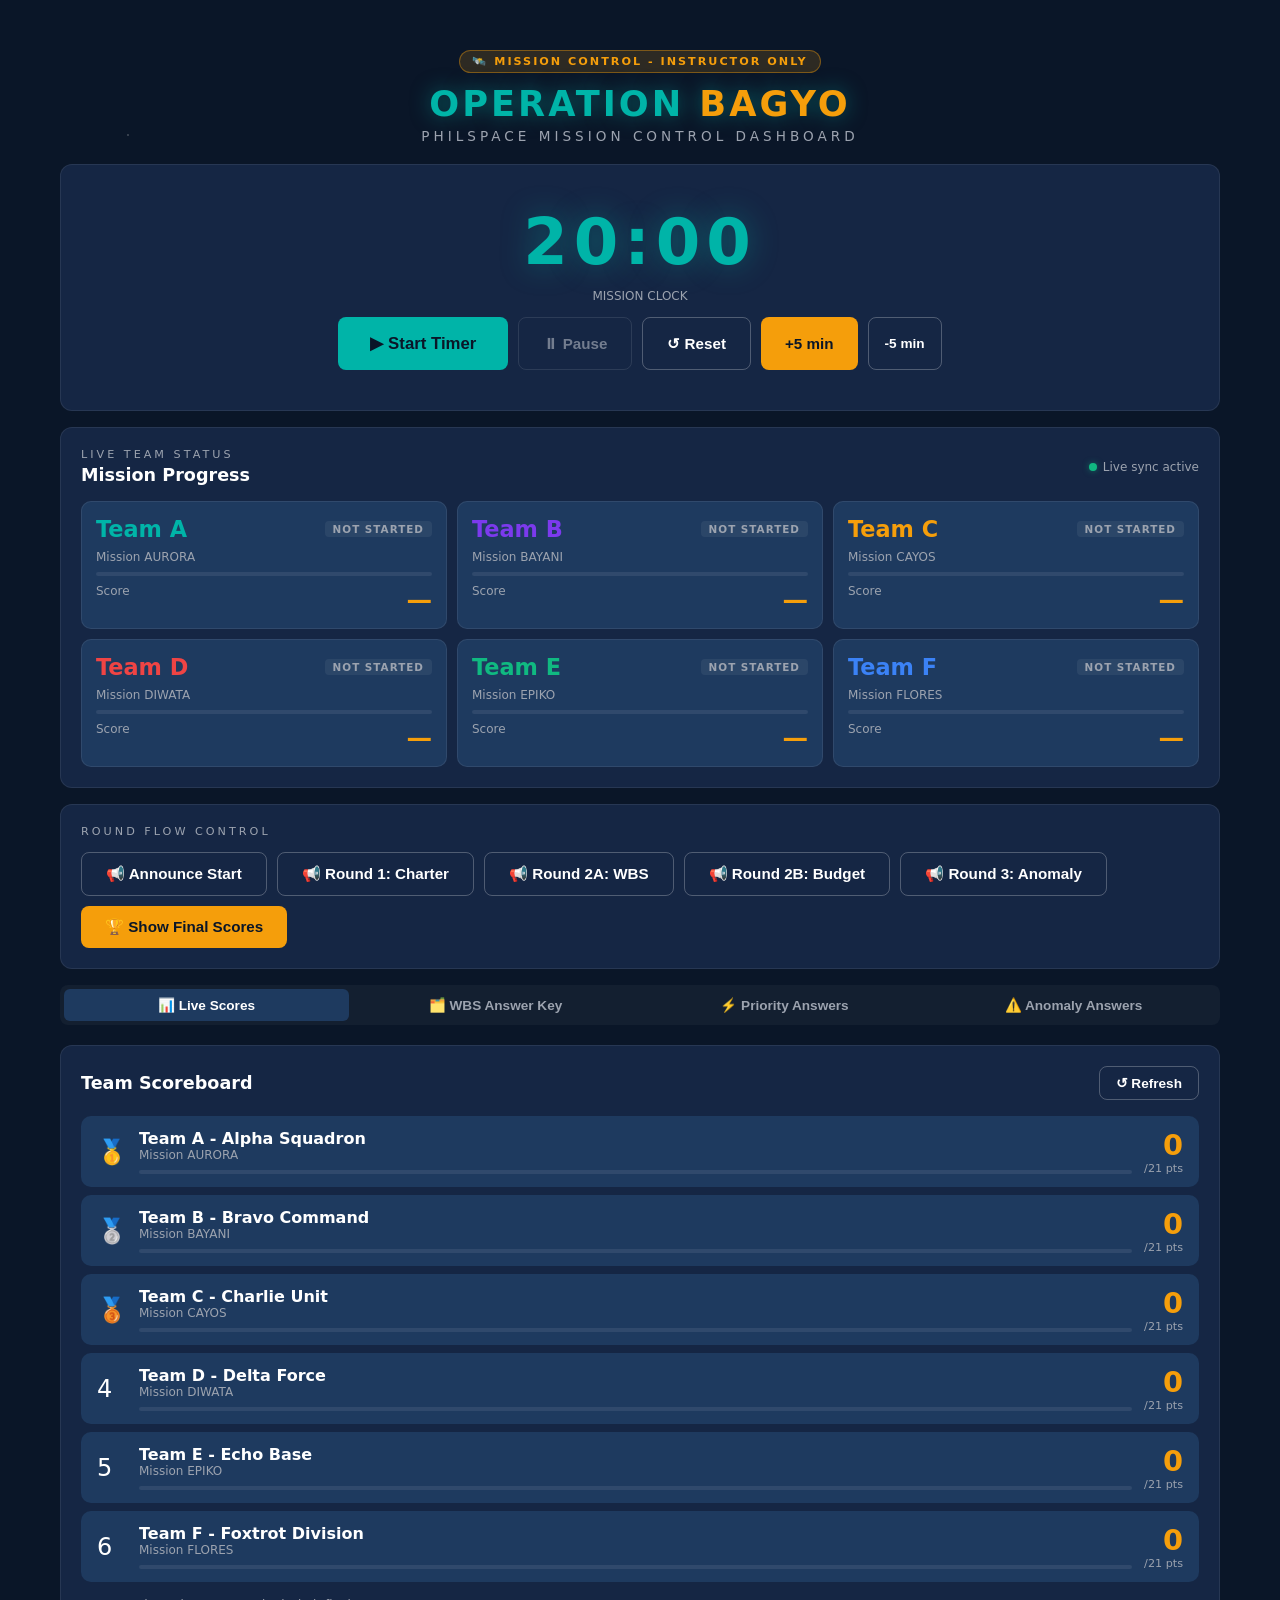
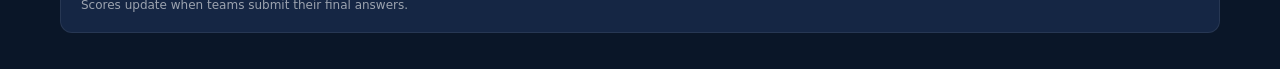
==== instructor.html @ 9aba3d2d "Add files via upload" ====
<!DOCTYPE html>
<html lang="en">
<head>
  <meta charset="UTF-8">
  <meta name="viewport" content="width=device-width, initial-scale=1.0">
  <title>Operation Bagyo - Mission Control</title>
  <link rel="stylesheet" href="style.css">
  <style>
    .instructor-badge {
      display: inline-flex;
      align-items: center;
      gap: 6px;
      background: rgba(245,158,11,0.15);
      border: 1px solid rgba(245,158,11,0.4);
      color: var(--amber);
      font-size: 0.7rem;
      font-weight: 700;
      letter-spacing: 2px;
      padding: 4px 12px;
      border-radius: 20px;
      margin-bottom: 10px;
    }
    .control-panel {
      background: var(--navy-mid);
      border: 1px solid rgba(255,255,255,0.08);
      border-radius: 12px;
      padding: 20px;
      margin-bottom: 16px;
    }
    .timer-container {
      text-align: center;
      padding: 20px;
    }
    .timer-display {
      font-size: 4rem;
      font-weight: 900;
      font-variant-numeric: tabular-nums;
      color: var(--teal);
      text-shadow: 0 0 30px rgba(0,180,168,0.4);
      letter-spacing: 6px;
      display: block;
      margin-bottom: 10px;
    }
    .timer-controls {
      display: flex;
      gap: 10px;
      justify-content: center;
      flex-wrap: wrap;
    }
    .team-status-grid {
      display: grid;
      grid-template-columns: repeat(3, 1fr);
      gap: 10px;
    }
    .team-card-inst {
      background: var(--navy-light);
      border: 1px solid rgba(255,255,255,0.08);
      border-radius: 10px;
      padding: 14px;
    }
    .team-top {
      display: flex;
      align-items: center;
      justify-content: space-between;
      margin-bottom: 8px;
    }
    .team-badge-lg {
      font-size: 1.4rem;
      font-weight: 900;
    }
    .team-score-big {
      font-size: 1.6rem;
      font-weight: 900;
      color: var(--amber);
    }
    .team-round-badge {
      font-size: 0.65rem;
      font-weight: 700;
      padding: 2px 8px;
      border-radius: 4px;
      text-transform: uppercase;
      letter-spacing: 1px;
    }
    .round-waiting { background: rgba(255,255,255,0.06); color: var(--gray-400); }
    .round-active { background: rgba(0,180,168,0.2); color: var(--teal); }
    .round-done { background: rgba(16,185,129,0.2); color: var(--green); }
    .answer-key-table {
      width: 100%;
      border-collapse: collapse;
      font-size: 0.85rem;
    }
    .answer-key-table th {
      text-align: left;
      padding: 8px 10px;
      background: rgba(255,255,255,0.04);
      font-size: 0.7rem;
      text-transform: uppercase;
      letter-spacing: 1px;
      color: var(--gray-400);
    }
    .answer-key-table td {
      padding: 8px 10px;
      border-bottom: 1px solid rgba(255,255,255,0.05);
      vertical-align: top;
    }
    .tag-l1 { background: rgba(0,180,168,0.15); color: var(--teal); padding: 2px 8px; border-radius: 4px; font-size: 0.7rem; font-weight: 700; white-space: nowrap; }
    .tag-l2 { background: rgba(124,58,237,0.15); color: var(--purple-light); padding: 2px 8px; border-radius: 4px; font-size: 0.7rem; font-weight: 700; white-space: nowrap; }
    .tag-rh { background: rgba(239,68,68,0.15); color: var(--red); padding: 2px 8px; border-radius: 4px; font-size: 0.7rem; font-weight: 700; white-space: nowrap; }
    .priority-quick { display: flex; gap: 6px; flex-wrap: wrap; }
    .p-tag { font-size: 0.7rem; padding: 2px 8px; border-radius: 4px; font-weight: 700; }
    .p-C { background: rgba(239,68,68,0.2); color: var(--red); }
    .p-A { background: rgba(245,158,11,0.2); color: var(--amber); }
    .p-E { background: rgba(16,185,129,0.2); color: var(--green); }
    .scoreboard-inst {
      display: flex;
      flex-direction: column;
      gap: 8px;
    }
    .score-entry-inst {
      display: flex;
      align-items: center;
      gap: 12px;
      background: var(--navy-light);
      border-radius: 10px;
      padding: 12px 16px;
    }
    @media (max-width: 768px) {
      .team-status-grid { grid-template-columns: repeat(2, 1fr); }
    }
    @media (max-width: 480px) {
      .team-status-grid { grid-template-columns: 1fr; }
      .timer-display { font-size: 3rem; }
    }
  </style>
</head>
<body>

<div class="container-wide">
  <!-- Header -->
  <div class="site-header">
    <div class="instructor-badge">🛰️ MISSION CONTROL - INSTRUCTOR ONLY</div>
    <div class="logo">OPERATION <span>BAGYO</span></div>
    <div class="tagline">PhilSpace Mission Control Dashboard</div>
  </div>

  <!-- Timer + Controls -->
  <div class="control-panel">
    <div class="timer-container">
      <span class="timer-display" id="timerDisplay">20:00</span>
      <div style="font-size:0.75rem;color:var(--gray-400);margin-bottom:14px;">MISSION CLOCK</div>
      <div class="timer-controls">
        <button class="btn btn-teal btn-lg" id="btnStart" onclick="startTimer()">▶ Start Timer</button>
        <button class="btn btn-outline" id="btnPause" onclick="pauseTimer()" disabled>⏸ Pause</button>
        <button class="btn btn-outline" onclick="resetTimer()">↺ Reset</button>
        <button class="btn btn-amber" onclick="addTime(5)">+5 min</button>
        <button class="btn btn-outline btn-sm" onclick="addTime(-5)">-5 min</button>
      </div>
    </div>
  </div>

  <!-- Team Status Grid -->
  <div class="control-panel">
    <div class="flex-between mb-16">
      <div>
        <div style="font-size:0.7rem;color:var(--gray-400);letter-spacing:3px;text-transform:uppercase;margin-bottom:4px;">Live Team Status</div>
        <div style="font-size:1.1rem;font-weight:700;">Mission Progress</div>
      </div>
      <div class="sync-status">
        <div class="sync-dot connected"></div>
        <span>Live sync active</span>
      </div>
    </div>
    <div class="team-status-grid" id="teamGrid"></div>
  </div>

  <!-- Round Flow -->
  <div class="control-panel">
    <div style="font-size:0.7rem;color:var(--gray-400);letter-spacing:3px;text-transform:uppercase;margin-bottom:14px;">Round Flow Control</div>
    <div style="display:flex;gap:10px;flex-wrap:wrap;">
      <button class="btn btn-outline" onclick="announceRound('intro')">📢 Announce Start</button>
      <button class="btn btn-outline" onclick="announceRound('1')">📢 Round 1: Charter</button>
      <button class="btn btn-outline" onclick="announceRound('2a')">📢 Round 2A: WBS</button>
      <button class="btn btn-outline" onclick="announceRound('2b')">📢 Round 2B: Budget</button>
      <button class="btn btn-outline" onclick="announceRound('3')">📢 Round 3: Anomaly</button>
      <button class="btn btn-amber" onclick="showFinalScores()">🏆 Show Final Scores</button>
    </div>
  </div>

  <!-- Tabs: Answer Key | Scores | Teams -->
  <div class="tabs" id="tabs">
    <button class="tab-btn active" onclick="switchTab('scores')">📊 Live Scores</button>
    <button class="tab-btn" onclick="switchTab('wbs')">🗂️ WBS Answer Key</button>
    <button class="tab-btn" onclick="switchTab('priority')">⚡ Priority Answers</button>
    <button class="tab-btn" onclick="switchTab('anomaly')">⚠️ Anomaly Answers</button>
  </div>

  <!-- TAB: LIVE SCORES -->
  <div id="tab-scores" class="control-panel">
    <div class="flex-between mb-16">
      <div style="font-size:1.1rem;font-weight:700;">Team Scoreboard</div>
      <button class="btn btn-outline btn-sm" onclick="refreshScores()">↺ Refresh</button>
    </div>
    <div class="scoreboard-inst" id="scoreboard"></div>
    <div class="mt-16" style="font-size:0.75rem;color:var(--gray-400);">Scores update when teams submit their final answers.</div>
  </div>

  <!-- TAB: WBS ANSWER KEY -->
  <div id="tab-wbs" class="control-panel hidden">
    <div style="font-size:1.1rem;font-weight:700;margin-bottom:16px;">WBS Answer Key - All 12 Tiles</div>
    <table class="answer-key-table">
      <thead>
        <tr>
          <th>#</th>
          <th>Work Package</th>
          <th>Cost Range</th>
          <th>Verdict</th>
          <th>Level</th>
          <th>Why</th>
        </tr>
      </thead>
      <tbody id="wbsAnswerRows"></tbody>
    </table>
    <div class="mt-16 alert alert-info">
      <span>💡</span>
      <div>
        <strong>Teaching point:</strong> Level 1 = Major Deliverables (the WHAT - big outputs). Level 2 = Work Packages (the HOW - specific tasks). Red Herrings are not project deliverables at all - they belong outside the WBS.
      </div>
    </div>
  </div>

  <!-- TAB: PRIORITY MATRIX ANSWERS -->
  <div id="tab-priority" class="control-panel hidden">
    <div style="font-size:1.1rem;font-weight:700;margin-bottom:16px;">Priority Matrix Answers by Scenario</div>
    <div style="display:grid;grid-template-columns:repeat(3,1fr);gap:10px;" id="priorityAnswers"></div>
    <div class="mt-16 alert alert-info">
      <span>💡</span>
      <div>
        <strong>Teaching point:</strong> Only ONE variable should be Enhanced (push to improve), ONE Constrained (fixed, cannot change), and ONE Accepted (flexible). The three markers must be different - no scenario should have two C's or two E's.
      </div>
    </div>
  </div>

  <!-- TAB: ANOMALY ANSWERS -->
  <div id="tab-anomaly" class="control-panel hidden">
    <div style="font-size:1.1rem;font-weight:700;margin-bottom:16px;">Anomaly Answer Key by Team</div>
    <div id="anomalyAnswers"></div>
    <div class="mt-16 alert alert-info">
      <span>💡</span>
      <div>
        <strong>Teaching point:</strong> NEGOTIATE is almost always the best answer in project management because it acknowledges the problem while minimizing damage. REJECT (doing nothing) is usually the worst. Ask teams to justify using the specific PHP amounts and which constraint is affected.
      </div>
    </div>
  </div>

</div>

<script src="game-data.js"></script>
<script>
// ==================== TIMER ====================
let timerSeconds = 20 * 60;
let timerInterval = null;
let timerRunning = false;

function formatTime(s) {
  const m = Math.floor(s / 60);
  const sec = s % 60;
  return `${String(m).padStart(2,'0')}:${String(sec).padStart(2,'0')}`;
}

function updateTimerDisplay() {
  const el = document.getElementById('timerDisplay');
  el.textContent = formatTime(timerSeconds);
  el.className = 'timer-display';
  if (timerSeconds <= 60) el.classList.add('danger');
  else if (timerSeconds <= 300) el.classList.add('warning');
}

function startTimer() {
  if (timerRunning) return;
  timerRunning = true;
  document.getElementById('btnStart').disabled = true;
  document.getElementById('btnPause').disabled = false;
  timerInterval = setInterval(() => {
    if (timerSeconds > 0) {
      timerSeconds--;
      updateTimerDisplay();
      if (timerSeconds === 300) broadcastControl('warning', '5 minutes remaining!');
      if (timerSeconds === 0) { clearInterval(timerInterval); broadcastControl('times-up', 'Time is up!'); }
    }
  }, 1000);
}

function pauseTimer() {
  clearInterval(timerInterval);
  timerRunning = false;
  document.getElementById('btnStart').disabled = false;
  document.getElementById('btnPause').disabled = true;
}

function resetTimer() {
  pauseTimer();
  timerSeconds = 20 * 60;
  updateTimerDisplay();
}

function addTime(mins) {
  timerSeconds = Math.max(0, timerSeconds + mins * 60);
  updateTimerDisplay();
}

// ==================== TEAM STATUS GRID ====================
const teamStateMap = {};

function buildTeamGrid() {
  const grid = document.getElementById('teamGrid');
  grid.innerHTML = '';
  const teamColors = {
    A: '#00b4a8', B: '#7c3aed', C: '#f59e0b',
    D: '#ef4444', E: '#10b981', F: '#3b82f6'
  };

  TEAMS.forEach(team => {
    const state = teamStateMap[team] || {};
    const score = state.scores ? Object.values(state.scores).reduce((a,b)=>typeof b==='number'?a+b:a, 0) : '—';
    const progress = state.progress || 'Not started';
    const progressLabel = {
      'intro': 'Ready', '1': 'Round 1', '2a': 'Round 2A',
      '2b': 'Round 2B', '3': 'Round 3', 'submitted': 'Done'
    }[progress] || progress;
    const badgeClass = progress === 'submitted' ? 'round-done' : progress && progress !== 'Not started' ? 'round-active' : 'round-waiting';
    const pct = { 'intro':5,'1':20,'2a':45,'2b':65,'3':85,'submitted':100 }[progress] || 0;

    const scenario = GAME_DATA.scenarios[team];

    const div = document.createElement('div');
    div.className = 'team-card-inst';
    div.id = `tc-${team}`;
    div.innerHTML = `
      <div class="team-top">
        <span class="team-badge-lg" style="color:${teamColors[team]}">Team ${team}</span>
        <span class="team-round-badge ${badgeClass}">${progressLabel}</span>
      </div>
      <div style="font-size:0.75rem;color:var(--gray-400);margin-bottom:6px;">${scenario.name}</div>
      <div class="progress-bar">
        <div class="progress-fill" style="width:${pct}%"></div>
      </div>
      <div style="display:flex;justify-content:space-between;margin-top:8px;">
        <span style="font-size:0.75rem;color:var(--gray-400);">Score</span>
        <span class="team-score-big">${score === '—' ? '—' : score + '/21'}</span>
      </div>
    `;
    grid.appendChild(div);
  });
}

function refreshTeamCard(team) {
  const card = document.getElementById(`tc-${team}`);
  if (!card) { buildTeamGrid(); return; }
  const state = teamStateMap[team] || {};
  const score = state.scores ? Object.values(state.scores).reduce((a,b)=>typeof b==='number'?a+b:a, 0) : '—';
  const progress = state.progress || 'not-started';
  const progressLabel = { 'intro':'Ready','1':'Round 1','2a':'Round 2A','2b':'Round 2B','3':'Round 3','submitted':'Done' }[progress] || progress;
  const badgeClass = progress === 'submitted' ? 'round-done' : progress && progress !== 'not-started' ? 'round-active' : 'round-waiting';
  const pct = { 'intro':5,'1':20,'2a':45,'2b':65,'3':85,'submitted':100 }[progress] || 0;

  const badge = card.querySelector('.team-round-badge');
  if (badge) { badge.textContent = progressLabel; badge.className = `team-round-badge ${badgeClass}`; }
  const scoreEl = card.querySelector('.team-score-big');
  if (scoreEl) scoreEl.textContent = score === '—' ? '—' : score + '/21';
  const fill = card.querySelector('.progress-fill');
  if (fill) fill.style.width = pct + '%';
}

// ==================== SCOREBOARD ====================
function refreshScores() {
  const sb = document.getElementById('scoreboard');
  const entries = TEAMS.map(team => {
    const state = teamStateMap[team] || {};
    const scores = state.scores || {};
    const total = Object.values(scores).reduce((a,b)=>typeof b==='number'?a+b:a, 0);
    return { team, total, submitted: !!state.scores?.charter !== undefined && state.progress === 'submitted' };
  }).sort((a,b) => b.total - a.total);

  sb.innerHTML = '';
  entries.forEach((e, i) => {
    const rank = i + 1;
    const rankEmoji = rank === 1 ? '🥇' : rank === 2 ? '🥈' : rank === 3 ? '🥉' : rank;
    const scenario = GAME_DATA.scenarios[e.team];
    const pct = Math.round((e.total / 21) * 100);

    const div = document.createElement('div');
    div.className = 'score-entry-inst';
    div.innerHTML = `
      <div style="font-size:1.5rem;width:30px;">${rankEmoji}</div>
      <div style="flex:1;">
        <div style="font-weight:700;font-size:1rem;">Team ${e.team} - ${TEAM_NAMES[e.team]}</div>
        <div style="font-size:0.75rem;color:var(--gray-400);">${scenario.name}</div>
        <div class="progress-bar mt-8">
          <div class="progress-fill" style="width:${pct}%"></div>
        </div>
      </div>
      <div style="text-align:right;">
        <div style="font-size:1.8rem;font-weight:900;color:var(--amber);">${e.total}</div>
        <div style="font-size:0.7rem;color:var(--gray-400);">/21 pts</div>
      </div>
    `;
    sb.appendChild(div);
  });
}

// ==================== ANSWER KEYS ====================
function buildWBSAnswerKey() {
  const tbody = document.getElementById('wbsAnswerRows');
  GAME_DATA.wbsTiles.forEach(tile => {
    const tr = document.createElement('tr');
    const verdictTag = tile.valid
      ? `<span class="tag-l${tile.level}">✓ VALID</span>`
      : `<span class="tag-rh">✗ DISCARD</span>`;
    const levelTag = tile.valid
      ? `<span class="${tile.level === 1 ? 'tag-l1' : 'tag-l2'}">${tile.levelName}</span>`
      : `<span style="color:var(--gray-400);font-size:0.75rem;">N/A</span>`;
    tr.innerHTML = `
      <td style="color:var(--gray-400)">${tile.id}</td>
      <td style="font-weight:600">${tile.name}</td>
      <td style="color:var(--amber);font-size:0.8rem;">${tile.costRange}</td>
      <td>${verdictTag}</td>
      <td>${levelTag}</td>
      <td style="font-size:0.8rem;color:var(--gray-200);max-width:220px;">${tile.why}</td>
    `;
    tbody.appendChild(tr);
  });
}

function buildPriorityAnswers() {
  const container = document.getElementById('priorityAnswers');
  Object.entries(GAME_DATA.scenarios).forEach(([team, s]) => {
    const div = document.createElement('div');
    div.style.cssText = 'background:var(--navy-light);border-radius:10px;padding:14px;';
    div.innerHTML = `
      <div style="font-weight:800;color:var(--teal);font-size:0.9rem;margin-bottom:4px;">Team ${team}: ${s.name}</div>
      <div style="font-size:0.75rem;color:var(--gray-400);margin-bottom:10px;">${s.subtitle}</div>
      <div class="priority-quick">
        <span class="p-tag p-${s.priority.cost}">Cost: ${s.priority.cost}</span>
        <span class="p-tag p-${s.priority.time}">Time: ${s.priority.time}</span>
        <span class="p-tag p-${s.priority.scope}">Scope: ${s.priority.scope}</span>
      </div>
      <div style="margin-top:8px;font-size:0.75rem;color:var(--gray-200);">${s.priorityNote}</div>
    `;
    container.appendChild(div);
  });
}

function buildAnomalyAnswers() {
  const container = document.getElementById('anomalyAnswers');
  const anomalyAssign = { A:1, B:3, C:5, D:7, E:9, F:11 };

  TEAMS.forEach(team => {
    const anomaly = getAnomalyCard(anomalyAssign[team]);
    const scoring = anomaly.scoring;

    const div = document.createElement('div');
    div.style.cssText = 'background:var(--navy-light);border-radius:10px;padding:16px;margin-bottom:10px;';
    div.innerHTML = `
      <div style="display:flex;justify-content:space-between;align-items:flex-start;margin-bottom:8px;">
        <div>
          <span style="font-size:0.8rem;font-weight:800;color:var(--teal);">Team ${team}</span>
          <span style="font-size:0.8rem;color:var(--gray-400);margin-left:8px;">${anomaly.title}</span>
        </div>
        <span style="font-size:0.65rem;color:var(--green);background:rgba(16,185,129,0.15);padding:2px 8px;border-radius:4px;font-weight:700;">BEST: NEGOTIATE (4 pts)</span>
      </div>
      <div style="display:grid;grid-template-columns:repeat(3,1fr);gap:8px;font-size:0.78rem;">
        <div style="background:rgba(0,180,168,0.08);border-radius:6px;padding:8px;">
          <div style="color:var(--teal);font-weight:700;margin-bottom:4px;">ACCEPT (${scoring.accept.points} pts)</div>
          <div style="color:var(--gray-400);">${scoring.accept.reason}</div>
        </div>
        <div style="background:rgba(16,185,129,0.08);border-radius:6px;padding:8px;">
          <div style="color:var(--green);font-weight:700;margin-bottom:4px;">NEGOTIATE (${scoring.negotiate.points} pts)</div>
          <div style="color:var(--gray-400);">${scoring.negotiate.reason}</div>
        </div>
        <div style="background:rgba(245,158,11,0.08);border-radius:6px;padding:8px;">
          <div style="color:var(--amber);font-weight:700;margin-bottom:4px;">REJECT (${scoring.reject.points} pts)</div>
          <div style="color:var(--gray-400);">${scoring.reject.reason}</div>
        </div>
      </div>
    `;
    container.appendChild(div);
  });
}

// ==================== TABS ====================
function switchTab(name) {
  ['scores','wbs','priority','anomaly'].forEach(t => {
    document.getElementById(`tab-${t}`).classList.toggle('hidden', t !== name);
  });
  document.querySelectorAll('.tab-btn').forEach((btn, i) => {
    btn.classList.toggle('active', i === ['scores','wbs','priority','anomaly'].indexOf(name));
  });
}

// ==================== FINAL SCORES ====================
function showFinalScores() {
  switchTab('scores');
  refreshScores();
  broadcastControl('final-scores', 'Showing final scores!');
}

// ==================== SYNC ====================
let channel = null;

function initSync() {
  try {
    channel = new BroadcastChannel('bagyo-game');
    channel.onmessage = (e) => handleTeamUpdate(e.data);
  } catch(e) {}
}

function handleTeamUpdate(msg) {
  if (msg.type === 'team-update') {
    teamStateMap[msg.team] = {
      event: msg.event,
      progress: msg.event === 'submitted' ? 'submitted' : msg.data,
      scores: msg.scores || {},
      timestamp: msg.timestamp
    };
    refreshTeamCard(msg.team);
    if (msg.event === 'submitted') refreshScores();
  }
}

function broadcastControl(event, message) {
  if (!channel) return;
  try {
    channel.postMessage({ type: 'instructor-control', event, message, timestamp: Date.now() });
  } catch(e) {}
}

function announceRound(round) {
  broadcastControl('round-announced', round);
}

// ==================== INIT ====================
window.addEventListener('DOMContentLoaded', () => {
  buildTeamGrid();
  buildWBSAnswerKey();
  buildPriorityAnswers();
  buildAnomalyAnswers();
  refreshScores();
  initSync();
  updateTimerDisplay();
});
</script>
</body>
</html>
---- style.css ----
/* Operation Bagyo - Main Stylesheet */
:root {
  --navy: #0a1628;
  --navy-mid: #152644;
  --navy-light: #1e3a5f;
  --teal: #00b4a8;
  --teal-light: #00d4c6;
  --amber: #f59e0b;
  --amber-light: #fbbf24;
  --red: #ef4444;
  --red-light: #fca5a5;
  --purple: #7c3aed;
  --purple-light: #a78bfa;
  --green: #10b981;
  --green-light: #6ee7b7;
  --white: #ffffff;
  --gray-50: #f9fafb;
  --gray-100: #f3f4f6;
  --gray-200: #e5e7eb;
  --gray-400: #9ca3af;
  --gray-600: #4b5563;
  --gray-800: #1f2937;
}

* { box-sizing: border-box; margin: 0; padding: 0; }

body {
  font-family: 'Segoe UI', system-ui, -apple-system, sans-serif;
  background: var(--navy);
  color: var(--white);
  min-height: 100vh;
}

/* Stars background */
body::before {
  content: '';
  position: fixed;
  top: 0; left: 0; right: 0; bottom: 0;
  background-image:
    radial-gradient(1px 1px at 10% 15%, rgba(255,255,255,0.6) 0%, transparent 100%),
    radial-gradient(1px 1px at 35% 40%, rgba(255,255,255,0.4) 0%, transparent 100%),
    radial-gradient(1px 1px at 60% 20%, rgba(255,255,255,0.5) 0%, transparent 100%),
    radial-gradient(1px 1px at 80% 60%, rgba(255,255,255,0.3) 0%, transparent 100%),
    radial-gradient(1px 1px at 20% 75%, rgba(255,255,255,0.4) 0%, transparent 100%),
    radial-gradient(1px 1px at 90% 30%, rgba(255,255,255,0.6) 0%, transparent 100%),
    radial-gradient(1px 1px at 45% 85%, rgba(255,255,255,0.3) 0%, transparent 100%),
    radial-gradient(2px 2px at 70% 70%, rgba(0,180,168,0.4) 0%, transparent 100%),
    radial-gradient(2px 2px at 25% 50%, rgba(245,158,11,0.3) 0%, transparent 100%);
  pointer-events: none;
  z-index: 0;
}

.container {
  position: relative;
  z-index: 1;
  max-width: 900px;
  margin: 0 auto;
  padding: 20px;
}

.container-wide {
  position: relative;
  z-index: 1;
  max-width: 1200px;
  margin: 0 auto;
  padding: 20px;
}

/* Header */
.site-header {
  text-align: center;
  padding: 30px 20px 20px;
  position: relative;
  z-index: 1;
}

.logo {
  font-size: 2.2rem;
  font-weight: 900;
  letter-spacing: 3px;
  color: var(--teal);
  text-shadow: 0 0 20px rgba(0,180,168,0.5);
  margin-bottom: 4px;
}

.logo span { color: var(--amber); }

.tagline {
  font-size: 0.85rem;
  color: var(--gray-400);
  letter-spacing: 4px;
  text-transform: uppercase;
}

/* Cards */
.card {
  background: var(--navy-mid);
  border: 1px solid rgba(255,255,255,0.08);
  border-radius: 12px;
  padding: 24px;
  margin-bottom: 16px;
}

.card-header {
  display: flex;
  align-items: center;
  gap: 12px;
  margin-bottom: 16px;
}

.card-icon {
  width: 44px;
  height: 44px;
  border-radius: 10px;
  display: flex;
  align-items: center;
  justify-content: center;
  font-size: 1.3rem;
  flex-shrink: 0;
}

.icon-teal { background: rgba(0,180,168,0.2); }
.icon-amber { background: rgba(245,158,11,0.2); }
.icon-purple { background: rgba(124,58,237,0.2); }
.icon-green { background: rgba(16,185,129,0.2); }
.icon-red { background: rgba(239,68,68,0.2); }

.card-title {
  font-size: 1.1rem;
  font-weight: 700;
  color: var(--white);
}

.card-subtitle {
  font-size: 0.8rem;
  color: var(--gray-400);
  margin-top: 2px;
}

/* Buttons */
.btn {
  display: inline-flex;
  align-items: center;
  justify-content: center;
  gap: 8px;
  padding: 12px 24px;
  border-radius: 8px;
  font-size: 0.95rem;
  font-weight: 600;
  cursor: pointer;
  border: none;
  transition: all 0.2s;
  text-decoration: none;
}

.btn:disabled {
  opacity: 0.4;
  cursor: not-allowed;
}

.btn-teal {
  background: var(--teal);
  color: var(--navy);
}
.btn-teal:hover:not(:disabled) { background: var(--teal-light); transform: translateY(-1px); }

.btn-amber {
  background: var(--amber);
  color: var(--navy);
}
.btn-amber:hover:not(:disabled) { background: var(--amber-light); transform: translateY(-1px); }

.btn-outline {
  background: transparent;
  color: var(--white);
  border: 1px solid rgba(255,255,255,0.25);
}
.btn-outline:hover:not(:disabled) { background: rgba(255,255,255,0.08); }

.btn-danger {
  background: var(--red);
  color: var(--white);
}
.btn-danger:hover:not(:disabled) { filter: brightness(1.1); }

.btn-lg { padding: 16px 32px; font-size: 1.05rem; }
.btn-sm { padding: 8px 16px; font-size: 0.85rem; }
.btn-full { width: 100%; }

/* Team grid on index */
.team-grid {
  display: grid;
  grid-template-columns: repeat(auto-fit, minmax(240px, 1fr));
  gap: 12px;
  margin-top: 8px;
}

.team-card {
  background: var(--navy-light);
  border: 2px solid rgba(0,180,168,0.3);
  border-radius: 12px;
  padding: 20px;
  text-decoration: none;
  color: var(--white);
  transition: all 0.2s;
  display: block;
}

.team-card:hover {
  border-color: var(--teal);
  background: rgba(0,180,168,0.1);
  transform: translateY(-2px);
}

.team-letter {
  font-size: 2.5rem;
  font-weight: 900;
  color: var(--teal);
  line-height: 1;
  margin-bottom: 6px;
}

.team-label {
  font-size: 0.75rem;
  color: var(--gray-400);
  text-transform: uppercase;
  letter-spacing: 2px;
}

.team-name {
  font-size: 1rem;
  font-weight: 600;
  margin-top: 4px;
}

/* Step indicator */
.steps-bar {
  display: flex;
  gap: 6px;
  margin-bottom: 24px;
}

.step-dot {
  flex: 1;
  height: 4px;
  border-radius: 2px;
  background: rgba(255,255,255,0.1);
  transition: background 0.3s;
}

.step-dot.active { background: var(--teal); }
.step-dot.done { background: var(--green); }

.step-label {
  font-size: 0.75rem;
  color: var(--gray-400);
  text-transform: uppercase;
  letter-spacing: 2px;
  margin-bottom: 8px;
}

.step-title {
  font-size: 1.4rem;
  font-weight: 800;
  margin-bottom: 4px;
}

/* Scenario box */
.scenario-box {
  background: rgba(0,180,168,0.08);
  border: 1px solid rgba(0,180,168,0.3);
  border-radius: 10px;
  padding: 20px;
  margin-bottom: 16px;
}

.scenario-name {
  font-size: 1.3rem;
  font-weight: 800;
  color: var(--teal);
  letter-spacing: 2px;
}

.scenario-subtitle {
  font-size: 0.85rem;
  color: var(--amber);
  margin-bottom: 12px;
}

.scenario-desc {
  font-size: 0.9rem;
  color: var(--gray-200);
  line-height: 1.6;
  margin-bottom: 14px;
}

.scenario-stats {
  display: grid;
  grid-template-columns: repeat(3, 1fr);
  gap: 10px;
}

.stat-item {
  background: rgba(255,255,255,0.05);
  border-radius: 8px;
  padding: 10px;
  text-align: center;
}

.stat-label {
  font-size: 0.65rem;
  color: var(--gray-400);
  text-transform: uppercase;
  letter-spacing: 1px;
  margin-bottom: 4px;
}

.stat-value {
  font-size: 0.9rem;
  font-weight: 700;
  color: var(--white);
}

/* Input fields */
.form-group {
  margin-bottom: 16px;
}

label {
  display: block;
  font-size: 0.8rem;
  font-weight: 600;
  color: var(--gray-400);
  text-transform: uppercase;
  letter-spacing: 1px;
  margin-bottom: 6px;
}

input[type="text"],
input[type="number"],
textarea {
  width: 100%;
  background: rgba(255,255,255,0.05);
  border: 1px solid rgba(255,255,255,0.15);
  border-radius: 8px;
  padding: 10px 14px;
  color: var(--white);
  font-size: 0.95rem;
  font-family: inherit;
  transition: border-color 0.2s;
}

input:focus, textarea:focus {
  outline: none;
  border-color: var(--teal);
  background: rgba(0,180,168,0.05);
}

textarea { resize: vertical; min-height: 80px; }

/* Priority matrix */
.priority-matrix {
  display: grid;
  grid-template-columns: auto 1fr 1fr 1fr;
  gap: 6px;
  margin: 12px 0;
}

.matrix-header {
  font-size: 0.7rem;
  font-weight: 700;
  text-transform: uppercase;
  letter-spacing: 1px;
  color: var(--gray-400);
  text-align: center;
  padding: 6px;
}

.matrix-row-label {
  font-size: 0.8rem;
  font-weight: 600;
  color: var(--white);
  display: flex;
  align-items: center;
  padding-right: 8px;
}

.matrix-cell {
  background: rgba(255,255,255,0.04);
  border: 1px solid rgba(255,255,255,0.1);
  border-radius: 6px;
  padding: 8px;
  display: flex;
  align-items: center;
  justify-content: center;
  cursor: pointer;
  transition: all 0.2s;
  min-height: 42px;
  font-size: 0.7rem;
  color: var(--gray-400);
}

.matrix-cell:hover { border-color: var(--teal); background: rgba(0,180,168,0.1); }

.matrix-cell.selected-C { background: rgba(239,68,68,0.2); border-color: var(--red); color: var(--red); font-weight: 700; }
.matrix-cell.selected-A { background: rgba(245,158,11,0.2); border-color: var(--amber); color: var(--amber); font-weight: 700; }
.matrix-cell.selected-E { background: rgba(16,185,129,0.2); border-color: var(--green); color: var(--green); font-weight: 700; }

.matrix-legend {
  display: flex;
  gap: 16px;
  margin-top: 8px;
  flex-wrap: wrap;
}

.legend-item {
  display: flex;
  align-items: center;
  gap: 6px;
  font-size: 0.75rem;
}

.legend-dot {
  width: 10px;
  height: 10px;
  border-radius: 50%;
}

/* WBS tiles */
.wbs-section {
  display: grid;
  grid-template-columns: 1fr 1fr;
  gap: 16px;
}

.wbs-zone {
  border: 2px dashed rgba(255,255,255,0.15);
  border-radius: 12px;
  padding: 16px;
  min-height: 200px;
}

.wbs-zone.green-zone {
  border-color: rgba(16,185,129,0.4);
  background: rgba(16,185,129,0.04);
}

.wbs-zone.trash-zone {
  border-color: rgba(239,68,68,0.4);
  background: rgba(239,68,68,0.04);
}

.zone-title {
  font-size: 0.8rem;
  font-weight: 700;
  text-transform: uppercase;
  letter-spacing: 2px;
  margin-bottom: 12px;
}

.green-zone .zone-title { color: var(--green); }
.trash-zone .zone-title { color: var(--red); }

.tile-list {
  display: flex;
  flex-direction: column;
  gap: 8px;
  min-height: 60px;
}

.wbs-tile {
  background: var(--navy-light);
  border: 1px solid rgba(255,255,255,0.1);
  border-radius: 8px;
  padding: 10px 14px;
  display: flex;
  align-items: center;
  gap: 10px;
  cursor: pointer;
  transition: all 0.2s;
  user-select: none;
}

.wbs-tile:hover { border-color: var(--teal); background: rgba(0,180,168,0.08); }
.wbs-tile.in-green { border-color: var(--green); background: rgba(16,185,129,0.1); }
.wbs-tile.in-trash { border-color: var(--red); background: rgba(239,68,68,0.1); }

.tile-num {
  font-size: 0.7rem;
  font-weight: 700;
  color: var(--gray-400);
  width: 20px;
  flex-shrink: 0;
}

.tile-name {
  flex: 1;
  font-size: 0.85rem;
  font-weight: 600;
}

.tile-cost {
  font-size: 0.7rem;
  color: var(--amber);
  text-align: right;
  flex-shrink: 0;
}

.tile-placement {
  font-size: 0.7rem;
  font-weight: 700;
  padding: 2px 8px;
  border-radius: 4px;
  flex-shrink: 0;
}

.placement-unset { color: var(--gray-400); background: rgba(255,255,255,0.05); }
.placement-valid { color: var(--green); background: rgba(16,185,129,0.15); }
.placement-trash { color: var(--red); background: rgba(239,68,68,0.15); }

/* Budget table */
.budget-table {
  width: 100%;
  border-collapse: collapse;
  font-size: 0.85rem;
}

.budget-table th {
  text-align: left;
  padding: 8px 10px;
  font-size: 0.7rem;
  font-weight: 700;
  text-transform: uppercase;
  letter-spacing: 1px;
  color: var(--gray-400);
  border-bottom: 1px solid rgba(255,255,255,0.08);
}

.budget-table td {
  padding: 8px 10px;
  border-bottom: 1px solid rgba(255,255,255,0.05);
  vertical-align: middle;
}

.budget-table tr:last-child td { border-bottom: none; }

.budget-table input {
  width: 120px;
  padding: 6px 10px;
  font-size: 0.85rem;
}

.budget-total-row td {
  font-weight: 700;
  color: var(--amber);
  border-top: 1px solid rgba(255,255,255,0.15) !important;
  padding-top: 12px !important;
}

/* Anomaly card display */
.anomaly-card {
  background: rgba(124,58,237,0.1);
  border: 1px solid rgba(124,58,237,0.4);
  border-radius: 12px;
  padding: 20px;
  margin-bottom: 16px;
}

.anomaly-title {
  font-size: 1.1rem;
  font-weight: 800;
  color: var(--purple-light);
  margin-bottom: 8px;
  display: flex;
  align-items: center;
  gap: 8px;
}

.anomaly-situation {
  font-size: 0.9rem;
  color: var(--gray-200);
  line-height: 1.6;
  margin-bottom: 12px;
}

.anomaly-cost {
  font-size: 0.85rem;
  color: var(--amber);
  background: rgba(245,158,11,0.1);
  border-radius: 6px;
  padding: 8px 12px;
  margin-bottom: 16px;
}

.response-options {
  display: flex;
  flex-direction: column;
  gap: 8px;
  margin-bottom: 16px;
}

.response-option {
  background: rgba(255,255,255,0.04);
  border: 2px solid rgba(255,255,255,0.1);
  border-radius: 8px;
  padding: 12px 16px;
  cursor: pointer;
  transition: all 0.2s;
  display: flex;
  gap: 12px;
  align-items: flex-start;
}

.response-option:hover { border-color: var(--purple); background: rgba(124,58,237,0.1); }
.response-option.selected-accept { border-color: var(--teal); background: rgba(0,180,168,0.1); }
.response-option.selected-negotiate { border-color: var(--green); background: rgba(16,185,129,0.1); }
.response-option.selected-reject { border-color: var(--amber); background: rgba(245,158,11,0.1); }

.option-tag {
  font-size: 0.65rem;
  font-weight: 800;
  letter-spacing: 2px;
  padding: 3px 8px;
  border-radius: 4px;
  flex-shrink: 0;
  margin-top: 2px;
}

.tag-accept { background: rgba(0,180,168,0.2); color: var(--teal); }
.tag-negotiate { background: rgba(16,185,129,0.2); color: var(--green); }
.tag-reject { background: rgba(245,158,11,0.2); color: var(--amber); }

.option-text {
  font-size: 0.85rem;
  color: var(--gray-200);
  line-height: 1.5;
}

/* Score display */
.score-section {
  background: rgba(245,158,11,0.1);
  border: 1px solid rgba(245,158,11,0.3);
  border-radius: 12px;
  padding: 20px;
}

.score-row {
  display: flex;
  justify-content: space-between;
  align-items: center;
  padding: 8px 0;
  border-bottom: 1px solid rgba(255,255,255,0.06);
  font-size: 0.9rem;
}

.score-row:last-child { border-bottom: none; }

.score-label { color: var(--gray-200); }

.score-value {
  font-weight: 700;
  font-size: 1rem;
}

.score-total {
  font-size: 1.4rem;
  font-weight: 900;
  color: var(--amber);
}

.score-max { font-size: 0.75rem; color: var(--gray-400); }

/* Instructor dashboard */
.dashboard-grid {
  display: grid;
  grid-template-columns: repeat(auto-fit, minmax(280px, 1fr));
  gap: 12px;
}

.team-status-card {
  background: var(--navy-mid);
  border: 1px solid rgba(255,255,255,0.08);
  border-radius: 10px;
  padding: 16px;
}

.team-status-header {
  display: flex;
  align-items: center;
  justify-content: space-between;
  margin-bottom: 10px;
}

.team-badge {
  font-size: 1.2rem;
  font-weight: 900;
  color: var(--teal);
}

.team-step-indicator {
  font-size: 0.7rem;
  color: var(--gray-400);
  background: rgba(255,255,255,0.05);
  padding: 3px 8px;
  border-radius: 4px;
}

.progress-bar {
  height: 4px;
  background: rgba(255,255,255,0.08);
  border-radius: 2px;
  overflow: hidden;
  margin-top: 8px;
}

.progress-fill {
  height: 100%;
  background: linear-gradient(90deg, var(--teal), var(--green));
  transition: width 0.5s;
}

/* Round control panel */
.round-controls {
  background: var(--navy-mid);
  border: 1px solid rgba(255,255,255,0.08);
  border-radius: 12px;
  padding: 20px;
  margin-bottom: 20px;
  display: flex;
  align-items: center;
  gap: 16px;
  flex-wrap: wrap;
}

.round-label {
  font-size: 0.75rem;
  color: var(--gray-400);
  text-transform: uppercase;
  letter-spacing: 2px;
}

.current-round {
  font-size: 1.2rem;
  font-weight: 800;
  color: var(--amber);
}

/* Timer */
.timer-display {
  font-size: 2.5rem;
  font-weight: 900;
  font-variant-numeric: tabular-nums;
  color: var(--teal);
  text-shadow: 0 0 20px rgba(0,180,168,0.5);
  letter-spacing: 4px;
}

.timer-display.warning { color: var(--amber); text-shadow: 0 0 20px rgba(245,158,11,0.5); }
.timer-display.danger { color: var(--red); text-shadow: 0 0 20px rgba(239,68,68,0.5); }

/* Alert / notification */
.alert {
  border-radius: 8px;
  padding: 12px 16px;
  margin-bottom: 12px;
  font-size: 0.9rem;
  display: flex;
  align-items: flex-start;
  gap: 10px;
}

.alert-info { background: rgba(0,180,168,0.1); border: 1px solid rgba(0,180,168,0.3); color: var(--teal-light); }
.alert-warning { background: rgba(245,158,11,0.1); border: 1px solid rgba(245,158,11,0.3); color: var(--amber-light); }
.alert-success { background: rgba(16,185,129,0.1); border: 1px solid rgba(16,185,129,0.3); color: var(--green-light); }
.alert-error { background: rgba(239,68,68,0.1); border: 1px solid rgba(239,68,68,0.3); color: var(--red-light); }

/* Tabs */
.tabs {
  display: flex;
  gap: 4px;
  margin-bottom: 20px;
  background: rgba(255,255,255,0.04);
  padding: 4px;
  border-radius: 8px;
}

.tab-btn {
  flex: 1;
  padding: 8px;
  border: none;
  background: transparent;
  color: var(--gray-400);
  font-size: 0.85rem;
  font-weight: 600;
  border-radius: 6px;
  cursor: pointer;
  transition: all 0.2s;
}

.tab-btn.active {
  background: var(--navy-light);
  color: var(--white);
}

/* Feasibility checkboxes */
.feasibility-checks {
  display: grid;
  grid-template-columns: 1fr 1fr;
  gap: 8px;
  margin-top: 10px;
}

.check-item {
  display: flex;
  align-items: center;
  gap: 10px;
  background: rgba(255,255,255,0.04);
  border: 1px solid rgba(255,255,255,0.08);
  border-radius: 8px;
  padding: 10px 12px;
  cursor: pointer;
  transition: all 0.2s;
  user-select: none;
}

.check-item:hover { border-color: var(--teal); }
.check-item.checked { border-color: var(--green); background: rgba(16,185,129,0.1); }

.check-box {
  width: 20px;
  height: 20px;
  border-radius: 4px;
  border: 2px solid rgba(255,255,255,0.2);
  display: flex;
  align-items: center;
  justify-content: center;
  flex-shrink: 0;
  transition: all 0.2s;
  font-size: 0.75rem;
}

.check-item.checked .check-box {
  background: var(--green);
  border-color: var(--green);
}

.check-text { font-size: 0.82rem; color: var(--gray-200); }

/* Answer key modal */
.modal-overlay {
  position: fixed;
  inset: 0;
  background: rgba(0,0,0,0.7);
  z-index: 100;
  display: flex;
  align-items: center;
  justify-content: center;
  padding: 20px;
}

.modal {
  background: var(--navy-mid);
  border: 1px solid rgba(255,255,255,0.1);
  border-radius: 16px;
  padding: 28px;
  max-width: 700px;
  width: 100%;
  max-height: 85vh;
  overflow-y: auto;
}

.modal-title {
  font-size: 1.3rem;
  font-weight: 800;
  color: var(--amber);
  margin-bottom: 20px;
}

/* Scrollbar */
::-webkit-scrollbar { width: 6px; }
::-webkit-scrollbar-track { background: rgba(255,255,255,0.03); }
::-webkit-scrollbar-thumb { background: rgba(255,255,255,0.15); border-radius: 3px; }

/* Utility */
.hidden { display: none !important; }
.text-center { text-align: center; }
.text-right { text-align: right; }
.text-teal { color: var(--teal); }
.text-amber { color: var(--amber); }
.text-green { color: var(--green); }
.text-red { color: var(--red); }
.text-purple { color: var(--purple-light); }
.text-gray { color: var(--gray-400); }
.font-bold { font-weight: 700; }
.font-heavy { font-weight: 900; }

.flex { display: flex; }
.flex-between { display: flex; justify-content: space-between; align-items: center; }
.flex-center { display: flex; justify-content: center; align-items: center; }
.gap-8 { gap: 8px; }
.gap-12 { gap: 12px; }
.gap-16 { gap: 16px; }

.mt-8 { margin-top: 8px; }
.mt-12 { margin-top: 12px; }
.mt-16 { margin-top: 16px; }
.mt-24 { margin-top: 24px; }
.mb-8 { margin-bottom: 8px; }
.mb-16 { margin-bottom: 16px; }

.divider {
  height: 1px;
  background: rgba(255,255,255,0.06);
  margin: 20px 0;
}

/* Scoreboard */
.scoreboard {
  display: flex;
  flex-direction: column;
  gap: 8px;
}

.score-entry {
  display: flex;
  align-items: center;
  gap: 14px;
  background: var(--navy-light);
  border-radius: 10px;
  padding: 14px 18px;
  border: 1px solid rgba(255,255,255,0.06);
}

.score-rank {
  font-size: 1.3rem;
  font-weight: 900;
  color: var(--gray-400);
  width: 28px;
  flex-shrink: 0;
}

.score-rank.rank-1 { color: #ffd700; }
.score-rank.rank-2 { color: #c0c0c0; }
.score-rank.rank-3 { color: #cd7f32; }

.score-team { flex: 1; }
.score-team-name { font-weight: 700; font-size: 1rem; }
.score-team-scenario { font-size: 0.75rem; color: var(--gray-400); }

.score-bar-container {
  width: 120px;
  height: 8px;
  background: rgba(255,255,255,0.08);
  border-radius: 4px;
  overflow: hidden;
}

.score-bar-fill {
  height: 100%;
  background: linear-gradient(90deg, var(--teal), var(--green));
  transition: width 0.8s ease;
}

.score-points {
  font-size: 1.4rem;
  font-weight: 900;
  color: var(--amber);
  width: 60px;
  text-align: right;
}

.score-max-label {
  font-size: 0.7rem;
  color: var(--gray-400);
}

/* Sync status indicator */
.sync-status {
  display: flex;
  align-items: center;
  gap: 6px;
  font-size: 0.75rem;
  color: var(--gray-400);
}

.sync-dot {
  width: 8px;
  height: 8px;
  border-radius: 50%;
  background: var(--gray-600);
}

.sync-dot.connected { background: var(--green); box-shadow: 0 0 6px rgba(16,185,129,0.5); }
.sync-dot.syncing { background: var(--amber); animation: pulse 1s infinite; }

@keyframes pulse {
  0%, 100% { opacity: 1; }
  50% { opacity: 0.4; }
}

/* Responsive */
@media (max-width: 640px) {
  .wbs-section { grid-template-columns: 1fr; }
  .scenario-stats { grid-template-columns: 1fr 1fr; }
  .feasibility-checks { grid-template-columns: 1fr; }
  .team-grid { grid-template-columns: repeat(2, 1fr); }
  .timer-display { font-size: 1.8rem; }
  .logo { font-size: 1.6rem; }
}
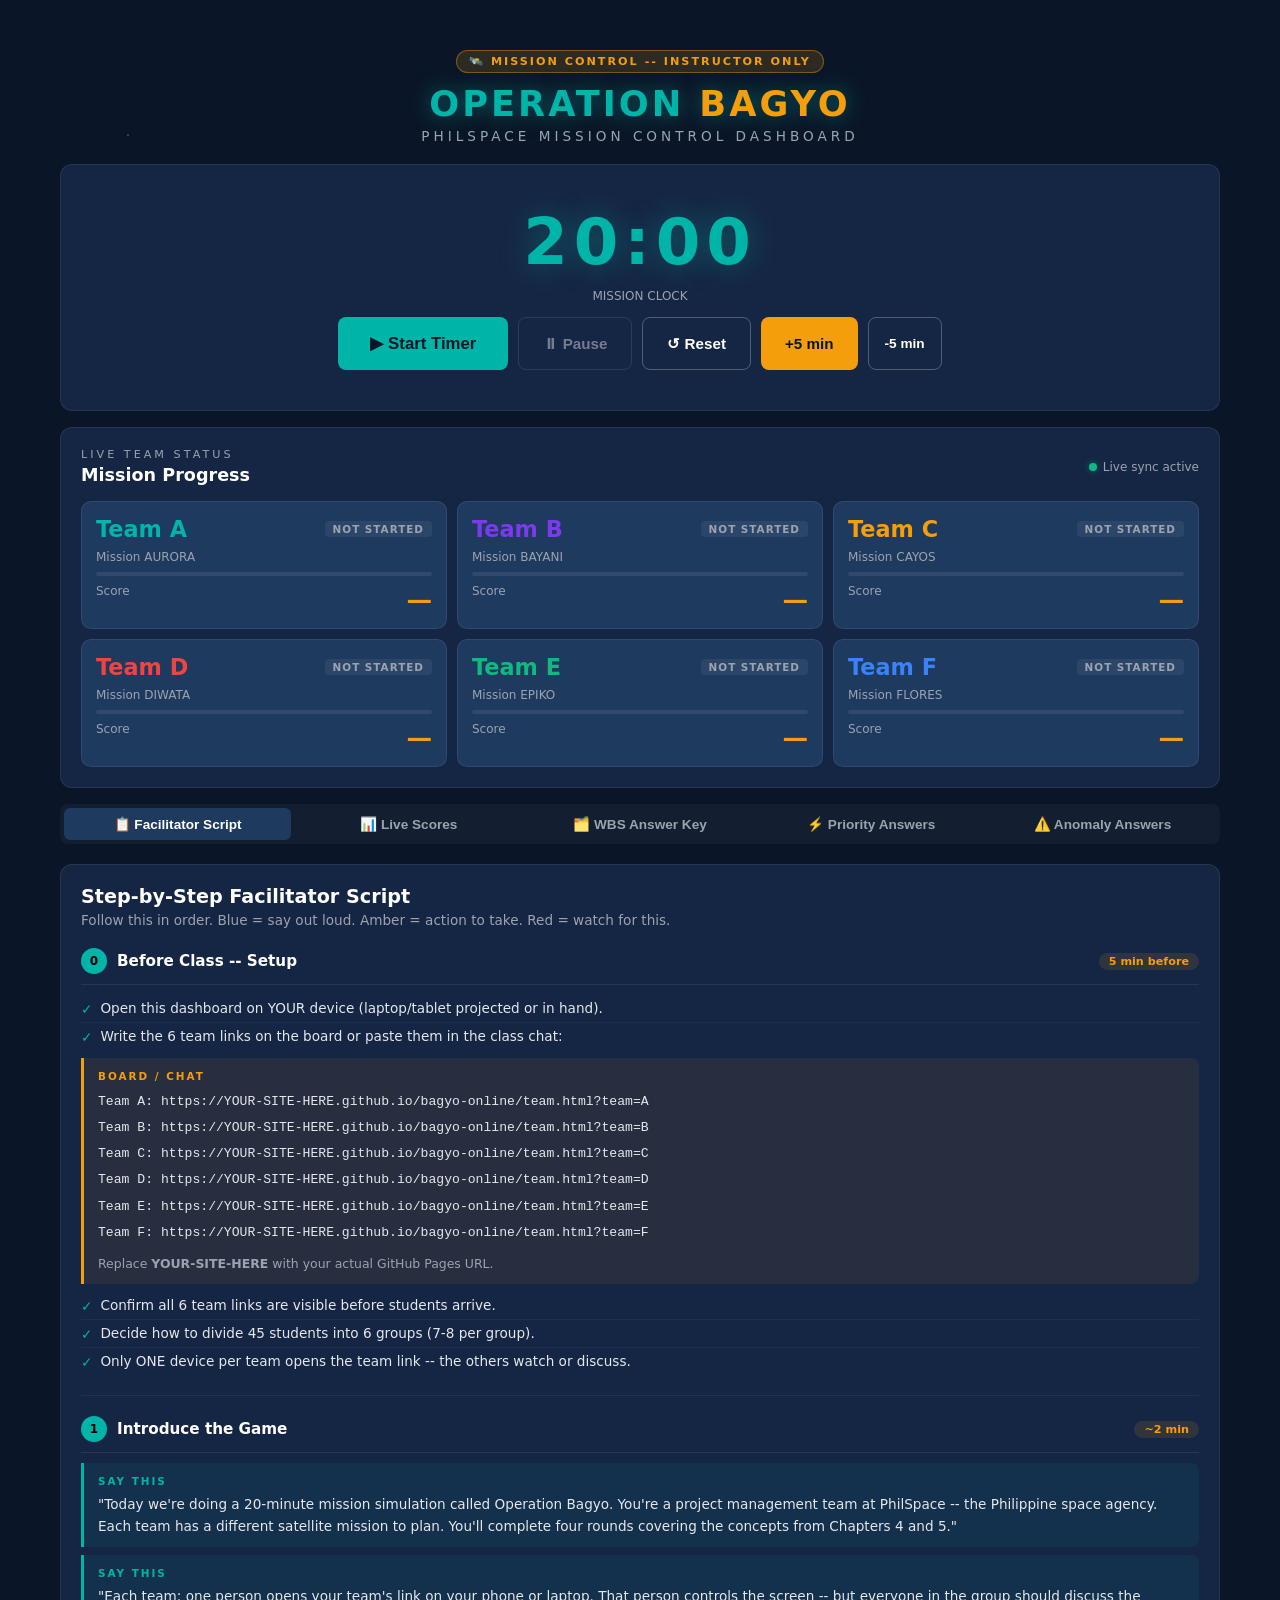
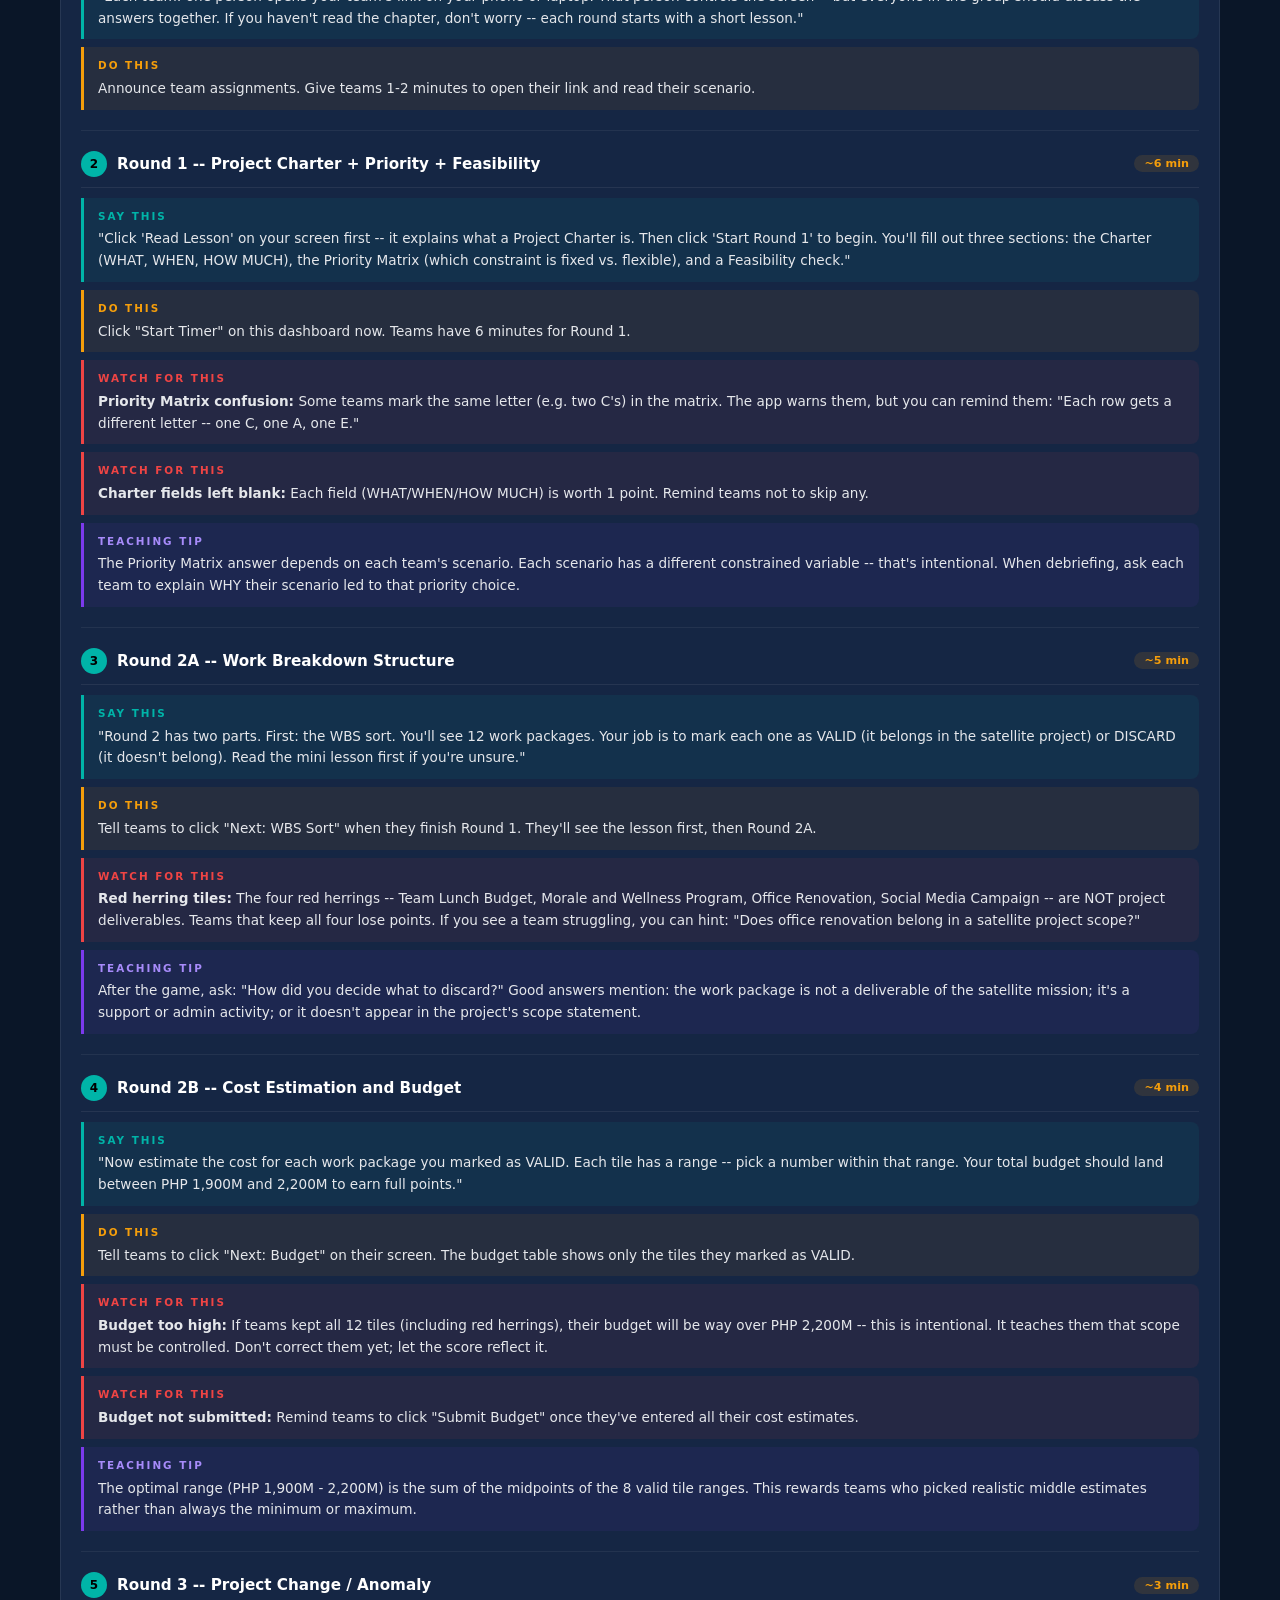
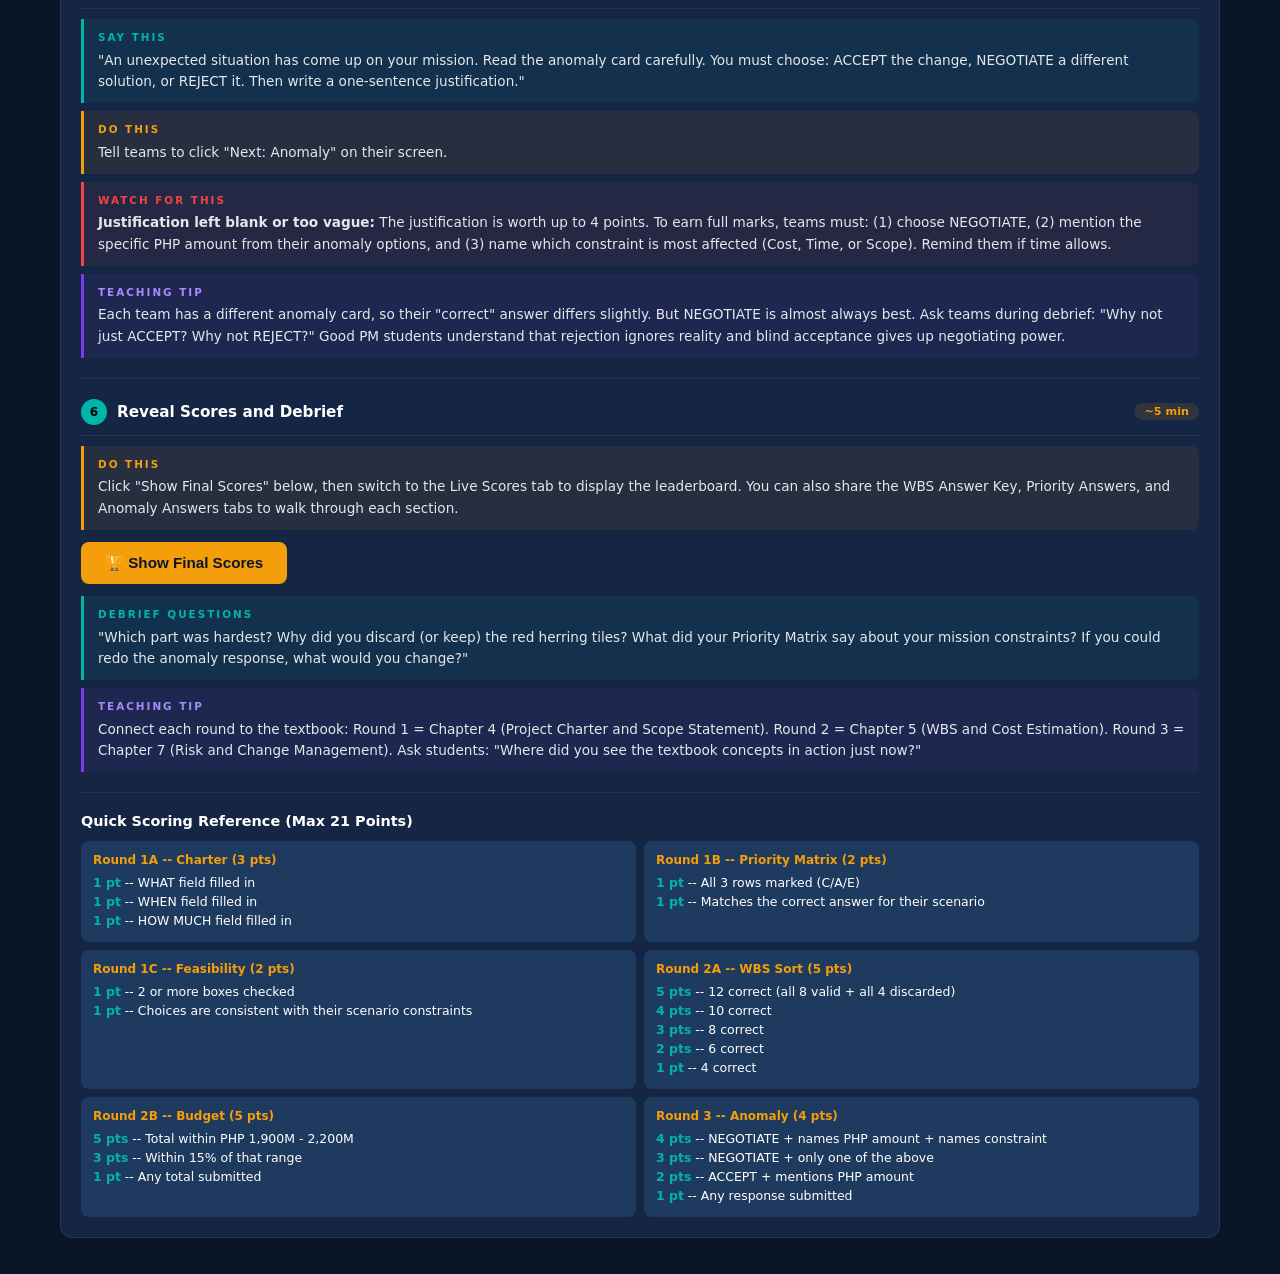
==== commit 391cb0e0: "Add files via upload" ====
--- a/instructor.html
+++ b/instructor.html
@@ -41,6 +41,8 @@
       display: block;
       margin-bottom: 10px;
     }
+    .timer-display.warning { color: var(--amber); text-shadow: 0 0 30px rgba(245,158,11,0.4); }
+    .timer-display.danger  { color: var(--red);   text-shadow: 0 0 30px rgba(239,68,68,0.4); }
     .timer-controls {
       display: flex;
       gap: 10px;
@@ -82,8 +84,8 @@
       letter-spacing: 1px;
     }
     .round-waiting { background: rgba(255,255,255,0.06); color: var(--gray-400); }
-    .round-active { background: rgba(0,180,168,0.2); color: var(--teal); }
-    .round-done { background: rgba(16,185,129,0.2); color: var(--green); }
+    .round-active  { background: rgba(0,180,168,0.2);    color: var(--teal); }
+    .round-done    { background: rgba(16,185,129,0.2);   color: var(--green); }
     .answer-key-table {
       width: 100%;
       border-collapse: collapse;
@@ -104,18 +106,14 @@
       vertical-align: top;
     }
     .tag-l1 { background: rgba(0,180,168,0.15); color: var(--teal); padding: 2px 8px; border-radius: 4px; font-size: 0.7rem; font-weight: 700; white-space: nowrap; }
-    .tag-l2 { background: rgba(124,58,237,0.15); color: var(--purple-light); padding: 2px 8px; border-radius: 4px; font-size: 0.7rem; font-weight: 700; white-space: nowrap; }
-    .tag-rh { background: rgba(239,68,68,0.15); color: var(--red); padding: 2px 8px; border-radius: 4px; font-size: 0.7rem; font-weight: 700; white-space: nowrap; }
+    .tag-l2 { background: rgba(124,58,237,0.15); color: #a78bfa; padding: 2px 8px; border-radius: 4px; font-size: 0.7rem; font-weight: 700; white-space: nowrap; }
+    .tag-rh { background: rgba(239,68,68,0.15);  color: var(--red); padding: 2px 8px; border-radius: 4px; font-size: 0.7rem; font-weight: 700; white-space: nowrap; }
     .priority-quick { display: flex; gap: 6px; flex-wrap: wrap; }
     .p-tag { font-size: 0.7rem; padding: 2px 8px; border-radius: 4px; font-weight: 700; }
-    .p-C { background: rgba(239,68,68,0.2); color: var(--red); }
-    .p-A { background: rgba(245,158,11,0.2); color: var(--amber); }
-    .p-E { background: rgba(16,185,129,0.2); color: var(--green); }
-    .scoreboard-inst {
-      display: flex;
-      flex-direction: column;
-      gap: 8px;
-    }
+    .p-C { background: rgba(239,68,68,0.2);   color: var(--red); }
+    .p-A { background: rgba(245,158,11,0.2);  color: var(--amber); }
+    .p-E { background: rgba(16,185,129,0.2);  color: var(--green); }
+    .scoreboard-inst { display: flex; flex-direction: column; gap: 8px; }
     .score-entry-inst {
       display: flex;
       align-items: center;
@@ -124,8 +122,168 @@
       border-radius: 10px;
       padding: 12px 16px;
     }
+
+    /* ---- Facilitator Script ---- */
+    .script-section {
+      margin-bottom: 18px;
+    }
+    .script-header {
+      display: flex;
+      align-items: center;
+      gap: 10px;
+      margin-bottom: 10px;
+      padding-bottom: 10px;
+      border-bottom: 1px solid rgba(255,255,255,0.07);
+    }
+    .script-step-num {
+      background: var(--teal);
+      color: #000;
+      font-size: 0.75rem;
+      font-weight: 900;
+      width: 26px;
+      height: 26px;
+      border-radius: 50%;
+      display: flex;
+      align-items: center;
+      justify-content: center;
+      flex-shrink: 0;
+    }
+    .script-step-title {
+      font-size: 0.95rem;
+      font-weight: 800;
+      color: var(--white);
+    }
+    .script-step-time {
+      margin-left: auto;
+      font-size: 0.7rem;
+      color: var(--amber);
+      background: rgba(245,158,11,0.12);
+      padding: 2px 10px;
+      border-radius: 20px;
+      font-weight: 700;
+      white-space: nowrap;
+    }
+    .say-box {
+      background: rgba(0,180,168,0.08);
+      border-left: 3px solid var(--teal);
+      border-radius: 0 8px 8px 0;
+      padding: 10px 14px;
+      margin: 8px 0;
+      font-size: 0.85rem;
+      color: var(--gray-200);
+      line-height: 1.6;
+    }
+    .say-label {
+      font-size: 0.65rem;
+      font-weight: 800;
+      letter-spacing: 2px;
+      color: var(--teal);
+      text-transform: uppercase;
+      margin-bottom: 4px;
+    }
+    .do-box {
+      background: rgba(245,158,11,0.07);
+      border-left: 3px solid var(--amber);
+      border-radius: 0 8px 8px 0;
+      padding: 10px 14px;
+      margin: 8px 0;
+      font-size: 0.85rem;
+      color: var(--gray-200);
+      line-height: 1.6;
+    }
+    .do-label {
+      font-size: 0.65rem;
+      font-weight: 800;
+      letter-spacing: 2px;
+      color: var(--amber);
+      text-transform: uppercase;
+      margin-bottom: 4px;
+    }
+    .watch-box {
+      background: rgba(239,68,68,0.07);
+      border-left: 3px solid var(--red);
+      border-radius: 0 8px 8px 0;
+      padding: 10px 14px;
+      margin: 8px 0;
+      font-size: 0.85rem;
+      color: var(--gray-200);
+      line-height: 1.6;
+    }
+    .watch-label {
+      font-size: 0.65rem;
+      font-weight: 800;
+      letter-spacing: 2px;
+      color: var(--red);
+      text-transform: uppercase;
+      margin-bottom: 4px;
+    }
+    .tip-box {
+      background: rgba(124,58,237,0.07);
+      border-left: 3px solid #7c3aed;
+      border-radius: 0 8px 8px 0;
+      padding: 10px 14px;
+      margin: 8px 0;
+      font-size: 0.85rem;
+      color: var(--gray-200);
+      line-height: 1.6;
+    }
+    .tip-label {
+      font-size: 0.65rem;
+      font-weight: 800;
+      letter-spacing: 2px;
+      color: #a78bfa;
+      text-transform: uppercase;
+      margin-bottom: 4px;
+    }
+    .checklist {
+      list-style: none;
+      padding: 0;
+      margin: 8px 0;
+    }
+    .checklist li {
+      display: flex;
+      align-items: flex-start;
+      gap: 8px;
+      padding: 5px 0;
+      font-size: 0.85rem;
+      color: var(--gray-200);
+      border-bottom: 1px solid rgba(255,255,255,0.04);
+    }
+    .checklist li:last-child { border-bottom: none; }
+    .checklist .check-icon { color: var(--teal); flex-shrink: 0; margin-top: 1px; }
+    .divider {
+      height: 1px;
+      background: rgba(255,255,255,0.06);
+      margin: 20px 0;
+    }
+    .scoring-quick-ref {
+      display: grid;
+      grid-template-columns: repeat(2, 1fr);
+      gap: 8px;
+    }
+    .score-ref-card {
+      background: var(--navy-light);
+      border-radius: 8px;
+      padding: 12px;
+    }
+    .score-ref-title {
+      font-size: 0.75rem;
+      font-weight: 800;
+      color: var(--amber);
+      margin-bottom: 6px;
+    }
+    .score-ref-row {
+      font-size: 0.78rem;
+      color: var(--gray-300);
+      padding: 2px 0;
+    }
+    .score-ref-pts {
+      color: var(--teal);
+      font-weight: 700;
+    }
     @media (max-width: 768px) {
       .team-status-grid { grid-template-columns: repeat(2, 1fr); }
+      .scoring-quick-ref { grid-template-columns: 1fr; }
     }
     @media (max-width: 480px) {
       .team-status-grid { grid-template-columns: 1fr; }
@@ -138,7 +296,7 @@
 <div class="container-wide">
   <!-- Header -->
   <div class="site-header">
-    <div class="instructor-badge">🛰️ MISSION CONTROL - INSTRUCTOR ONLY</div>
+    <div class="instructor-badge">🛰️ MISSION CONTROL -- INSTRUCTOR ONLY</div>
     <div class="logo">OPERATION <span>BAGYO</span></div>
     <div class="tagline">PhilSpace Mission Control Dashboard</div>
   </div>
@@ -173,40 +331,270 @@
     <div class="team-status-grid" id="teamGrid"></div>
   </div>
 
-  <!-- Round Flow -->
-  <div class="control-panel">
-    <div style="font-size:0.7rem;color:var(--gray-400);letter-spacing:3px;text-transform:uppercase;margin-bottom:14px;">Round Flow Control</div>
-    <div style="display:flex;gap:10px;flex-wrap:wrap;">
-      <button class="btn btn-outline" onclick="announceRound('intro')">📢 Announce Start</button>
-      <button class="btn btn-outline" onclick="announceRound('1')">📢 Round 1: Charter</button>
-      <button class="btn btn-outline" onclick="announceRound('2a')">📢 Round 2A: WBS</button>
-      <button class="btn btn-outline" onclick="announceRound('2b')">📢 Round 2B: Budget</button>
-      <button class="btn btn-outline" onclick="announceRound('3')">📢 Round 3: Anomaly</button>
-      <button class="btn btn-amber" onclick="showFinalScores()">🏆 Show Final Scores</button>
-    </div>
+  <!-- Tabs -->
+  <div class="tabs" id="tabs">
+    <button class="tab-btn active"  onclick="switchTab('script')">📋 Facilitator Script</button>
+    <button class="tab-btn"         onclick="switchTab('scores')">📊 Live Scores</button>
+    <button class="tab-btn"         onclick="switchTab('wbs')">🗂️ WBS Answer Key</button>
+    <button class="tab-btn"         onclick="switchTab('priority')">⚡ Priority Answers</button>
+    <button class="tab-btn"         onclick="switchTab('anomaly')">⚠️ Anomaly Answers</button>
   </div>
 
-  <!-- Tabs: Answer Key | Scores | Teams -->
-  <div class="tabs" id="tabs">
-    <button class="tab-btn active" onclick="switchTab('scores')">📊 Live Scores</button>
-    <button class="tab-btn" onclick="switchTab('wbs')">🗂️ WBS Answer Key</button>
-    <button class="tab-btn" onclick="switchTab('priority')">⚡ Priority Answers</button>
-    <button class="tab-btn" onclick="switchTab('anomaly')">⚠️ Anomaly Answers</button>
+  <!-- TAB: FACILITATOR SCRIPT -->
+  <div id="tab-script" class="control-panel">
+    <div style="font-size:1.2rem;font-weight:800;margin-bottom:4px;">Step-by-Step Facilitator Script</div>
+    <div style="font-size:0.85rem;color:var(--gray-400);margin-bottom:20px;">
+      Follow this in order. Blue = say out loud. Amber = action to take. Red = watch for this.
+    </div>
+
+    <!-- BEFORE CLASS -->
+    <div class="script-section">
+      <div class="script-header">
+        <div class="script-step-num">0</div>
+        <div class="script-step-title">Before Class -- Setup</div>
+        <div class="script-step-time">5 min before</div>
+      </div>
+      <ul class="checklist">
+        <li><span class="check-icon">&#10003;</span> Open this dashboard on YOUR device (laptop/tablet projected or in hand).</li>
+        <li><span class="check-icon">&#10003;</span> Write the 6 team links on the board or paste them in the class chat:</li>
+      </ul>
+      <div class="do-box">
+        <div class="do-label">Board / Chat</div>
+        <div id="teamLinksDisplay" style="font-family:monospace;font-size:0.82rem;line-height:2;"></div>
+        <div style="margin-top:8px;font-size:0.78rem;color:var(--gray-400);">Replace <strong>YOUR-SITE-HERE</strong> with your actual GitHub Pages URL.</div>
+      </div>
+      <ul class="checklist">
+        <li><span class="check-icon">&#10003;</span> Confirm all 6 team links are visible before students arrive.</li>
+        <li><span class="check-icon">&#10003;</span> Decide how to divide 45 students into 6 groups (7-8 per group).</li>
+        <li><span class="check-icon">&#10003;</span> Only ONE device per team opens the team link -- the others watch or discuss.</li>
+      </ul>
+    </div>
+
+    <div class="divider"></div>
+
+    <!-- STEP 1: INTRO -->
+    <div class="script-section">
+      <div class="script-header">
+        <div class="script-step-num">1</div>
+        <div class="script-step-title">Introduce the Game</div>
+        <div class="script-step-time">~2 min</div>
+      </div>
+      <div class="say-box">
+        <div class="say-label">Say this</div>
+        "Today we're doing a 20-minute mission simulation called Operation Bagyo. You're a project management team at PhilSpace -- the Philippine space agency. Each team has a different satellite mission to plan. You'll complete four rounds covering the concepts from Chapters 4 and 5."
+      </div>
+      <div class="say-box">
+        <div class="say-label">Say this</div>
+        "Each team: one person opens your team's link on your phone or laptop. That person controls the screen -- but everyone in the group should discuss the answers together. If you haven't read the chapter, don't worry -- each round starts with a short lesson."
+      </div>
+      <div class="do-box">
+        <div class="do-label">Do this</div>
+        Announce team assignments. Give teams 1-2 minutes to open their link and read their scenario.
+      </div>
+    </div>
+
+    <div class="divider"></div>
+
+    <!-- STEP 2: ROUND 1 -->
+    <div class="script-section">
+      <div class="script-header">
+        <div class="script-step-num">2</div>
+        <div class="script-step-title">Round 1 -- Project Charter + Priority + Feasibility</div>
+        <div class="script-step-time">~6 min</div>
+      </div>
+      <div class="say-box">
+        <div class="say-label">Say this</div>
+        "Click 'Read Lesson' on your screen first -- it explains what a Project Charter is. Then click 'Start Round 1' to begin. You'll fill out three sections: the Charter (WHAT, WHEN, HOW MUCH), the Priority Matrix (which constraint is fixed vs. flexible), and a Feasibility check."
+      </div>
+      <div class="do-box">
+        <div class="do-label">Do this</div>
+        Click "Start Timer" on this dashboard now. Teams have 6 minutes for Round 1.
+      </div>
+      <div class="watch-box">
+        <div class="watch-label">Watch for this</div>
+        <strong>Priority Matrix confusion:</strong> Some teams mark the same letter (e.g. two C's) in the matrix. The app warns them, but you can remind them: "Each row gets a different letter -- one C, one A, one E."
+      </div>
+      <div class="watch-box">
+        <div class="watch-label">Watch for this</div>
+        <strong>Charter fields left blank:</strong> Each field (WHAT/WHEN/HOW MUCH) is worth 1 point. Remind teams not to skip any.
+      </div>
+      <div class="tip-box">
+        <div class="tip-label">Teaching Tip</div>
+        The Priority Matrix answer depends on each team's scenario. Each scenario has a different constrained variable -- that's intentional. When debriefing, ask each team to explain WHY their scenario led to that priority choice.
+      </div>
+    </div>
+
+    <div class="divider"></div>
+
+    <!-- STEP 3: ROUND 2A -->
+    <div class="script-section">
+      <div class="script-header">
+        <div class="script-step-num">3</div>
+        <div class="script-step-title">Round 2A -- Work Breakdown Structure</div>
+        <div class="script-step-time">~5 min</div>
+      </div>
+      <div class="say-box">
+        <div class="say-label">Say this</div>
+        "Round 2 has two parts. First: the WBS sort. You'll see 12 work packages. Your job is to mark each one as VALID (it belongs in the satellite project) or DISCARD (it doesn't belong). Read the mini lesson first if you're unsure."
+      </div>
+      <div class="do-box">
+        <div class="do-label">Do this</div>
+        Tell teams to click "Next: WBS Sort" when they finish Round 1. They'll see the lesson first, then Round 2A.
+      </div>
+      <div class="watch-box">
+        <div class="watch-label">Watch for this</div>
+        <strong>Red herring tiles:</strong> The four red herrings -- Team Lunch Budget, Morale and Wellness Program, Office Renovation, Social Media Campaign -- are NOT project deliverables. Teams that keep all four lose points. If you see a team struggling, you can hint: "Does office renovation belong in a satellite project scope?"
+      </div>
+      <div class="tip-box">
+        <div class="tip-label">Teaching Tip</div>
+        After the game, ask: "How did you decide what to discard?" Good answers mention: the work package is not a deliverable of the satellite mission; it's a support or admin activity; or it doesn't appear in the project's scope statement.
+      </div>
+    </div>
+
+    <div class="divider"></div>
+
+    <!-- STEP 4: ROUND 2B -->
+    <div class="script-section">
+      <div class="script-header">
+        <div class="script-step-num">4</div>
+        <div class="script-step-title">Round 2B -- Cost Estimation and Budget</div>
+        <div class="script-step-time">~4 min</div>
+      </div>
+      <div class="say-box">
+        <div class="say-label">Say this</div>
+        "Now estimate the cost for each work package you marked as VALID. Each tile has a range -- pick a number within that range. Your total budget should land between PHP 1,900M and 2,200M to earn full points."
+      </div>
+      <div class="do-box">
+        <div class="do-label">Do this</div>
+        Tell teams to click "Next: Budget" on their screen. The budget table shows only the tiles they marked as VALID.
+      </div>
+      <div class="watch-box">
+        <div class="watch-label">Watch for this</div>
+        <strong>Budget too high:</strong> If teams kept all 12 tiles (including red herrings), their budget will be way over PHP 2,200M -- this is intentional. It teaches them that scope must be controlled. Don't correct them yet; let the score reflect it.
+      </div>
+      <div class="watch-box">
+        <div class="watch-label">Watch for this</div>
+        <strong>Budget not submitted:</strong> Remind teams to click "Submit Budget" once they've entered all their cost estimates.
+      </div>
+      <div class="tip-box">
+        <div class="tip-label">Teaching Tip</div>
+        The optimal range (PHP 1,900M - 2,200M) is the sum of the midpoints of the 8 valid tile ranges. This rewards teams who picked realistic middle estimates rather than always the minimum or maximum.
+      </div>
+    </div>
+
+    <div class="divider"></div>
+
+    <!-- STEP 5: ROUND 3 -->
+    <div class="script-section">
+      <div class="script-header">
+        <div class="script-step-num">5</div>
+        <div class="script-step-title">Round 3 -- Project Change / Anomaly</div>
+        <div class="script-step-time">~3 min</div>
+      </div>
+      <div class="say-box">
+        <div class="say-label">Say this</div>
+        "An unexpected situation has come up on your mission. Read the anomaly card carefully. You must choose: ACCEPT the change, NEGOTIATE a different solution, or REJECT it. Then write a one-sentence justification."
+      </div>
+      <div class="do-box">
+        <div class="do-label">Do this</div>
+        Tell teams to click "Next: Anomaly" on their screen.
+      </div>
+      <div class="watch-box">
+        <div class="watch-label">Watch for this</div>
+        <strong>Justification left blank or too vague:</strong> The justification is worth up to 4 points. To earn full marks, teams must: (1) choose NEGOTIATE, (2) mention the specific PHP amount from their anomaly options, and (3) name which constraint is most affected (Cost, Time, or Scope). Remind them if time allows.
+      </div>
+      <div class="tip-box">
+        <div class="tip-label">Teaching Tip</div>
+        Each team has a different anomaly card, so their "correct" answer differs slightly. But NEGOTIATE is almost always best. Ask teams during debrief: "Why not just ACCEPT? Why not REJECT?" Good PM students understand that rejection ignores reality and blind acceptance gives up negotiating power.
+      </div>
+    </div>
+
+    <div class="divider"></div>
+
+    <!-- STEP 6: WRAP UP -->
+    <div class="script-section">
+      <div class="script-header">
+        <div class="script-step-num">6</div>
+        <div class="script-step-title">Reveal Scores and Debrief</div>
+        <div class="script-step-time">~5 min</div>
+      </div>
+      <div class="do-box">
+        <div class="do-label">Do this</div>
+        Click "Show Final Scores" below, then switch to the Live Scores tab to display the leaderboard. You can also share the WBS Answer Key, Priority Answers, and Anomaly Answers tabs to walk through each section.
+      </div>
+      <div style="margin:12px 0;">
+        <button class="btn btn-amber" onclick="showFinalScores()">🏆 Show Final Scores</button>
+      </div>
+      <div class="say-box">
+        <div class="say-label">Debrief questions</div>
+        "Which part was hardest? Why did you discard (or keep) the red herring tiles? What did your Priority Matrix say about your mission constraints? If you could redo the anomaly response, what would you change?"
+      </div>
+      <div class="tip-box">
+        <div class="tip-label">Teaching Tip</div>
+        Connect each round to the textbook: Round 1 = Chapter 4 (Project Charter and Scope Statement). Round 2 = Chapter 5 (WBS and Cost Estimation). Round 3 = Chapter 7 (Risk and Change Management). Ask students: "Where did you see the textbook concepts in action just now?"
+      </div>
+    </div>
+
+    <div class="divider"></div>
+
+    <!-- SCORING REFERENCE -->
+    <div>
+      <div style="font-size:0.9rem;font-weight:800;margin-bottom:12px;">Quick Scoring Reference (Max 21 Points)</div>
+      <div class="scoring-quick-ref">
+        <div class="score-ref-card">
+          <div class="score-ref-title">Round 1A -- Charter (3 pts)</div>
+          <div class="score-ref-row"><span class="score-ref-pts">1 pt</span> -- WHAT field filled in</div>
+          <div class="score-ref-row"><span class="score-ref-pts">1 pt</span> -- WHEN field filled in</div>
+          <div class="score-ref-row"><span class="score-ref-pts">1 pt</span> -- HOW MUCH field filled in</div>
+        </div>
+        <div class="score-ref-card">
+          <div class="score-ref-title">Round 1B -- Priority Matrix (2 pts)</div>
+          <div class="score-ref-row"><span class="score-ref-pts">1 pt</span> -- All 3 rows marked (C/A/E)</div>
+          <div class="score-ref-row"><span class="score-ref-pts">1 pt</span> -- Matches the correct answer for their scenario</div>
+        </div>
+        <div class="score-ref-card">
+          <div class="score-ref-title">Round 1C -- Feasibility (2 pts)</div>
+          <div class="score-ref-row"><span class="score-ref-pts">1 pt</span> -- 2 or more boxes checked</div>
+          <div class="score-ref-row"><span class="score-ref-pts">1 pt</span> -- Choices are consistent with their scenario constraints</div>
+        </div>
+        <div class="score-ref-card">
+          <div class="score-ref-title">Round 2A -- WBS Sort (5 pts)</div>
+          <div class="score-ref-row"><span class="score-ref-pts">5 pts</span> -- 12 correct (all 8 valid + all 4 discarded)</div>
+          <div class="score-ref-row"><span class="score-ref-pts">4 pts</span> -- 10 correct</div>
+          <div class="score-ref-row"><span class="score-ref-pts">3 pts</span> -- 8 correct</div>
+          <div class="score-ref-row"><span class="score-ref-pts">2 pts</span> -- 6 correct</div>
+          <div class="score-ref-row"><span class="score-ref-pts">1 pt</span>  -- 4 correct</div>
+        </div>
+        <div class="score-ref-card">
+          <div class="score-ref-title">Round 2B -- Budget (5 pts)</div>
+          <div class="score-ref-row"><span class="score-ref-pts">5 pts</span> -- Total within PHP 1,900M - 2,200M</div>
+          <div class="score-ref-row"><span class="score-ref-pts">3 pts</span> -- Within 15% of that range</div>
+          <div class="score-ref-row"><span class="score-ref-pts">1 pt</span>  -- Any total submitted</div>
+        </div>
+        <div class="score-ref-card">
+          <div class="score-ref-title">Round 3 -- Anomaly (4 pts)</div>
+          <div class="score-ref-row"><span class="score-ref-pts">4 pts</span> -- NEGOTIATE + names PHP amount + names constraint</div>
+          <div class="score-ref-row"><span class="score-ref-pts">3 pts</span> -- NEGOTIATE + only one of the above</div>
+          <div class="score-ref-row"><span class="score-ref-pts">2 pts</span> -- ACCEPT + mentions PHP amount</div>
+          <div class="score-ref-row"><span class="score-ref-pts">1 pt</span>  -- Any response submitted</div>
+        </div>
+      </div>
+    </div>
   </div>
 
   <!-- TAB: LIVE SCORES -->
-  <div id="tab-scores" class="control-panel">
+  <div id="tab-scores" class="control-panel hidden">
     <div class="flex-between mb-16">
       <div style="font-size:1.1rem;font-weight:700;">Team Scoreboard</div>
       <button class="btn btn-outline btn-sm" onclick="refreshScores()">↺ Refresh</button>
     </div>
     <div class="scoreboard-inst" id="scoreboard"></div>
-    <div class="mt-16" style="font-size:0.75rem;color:var(--gray-400);">Scores update when teams submit their final answers.</div>
+    <div class="mt-16" style="font-size:0.75rem;color:var(--gray-400);">Scores update when teams submit their final answers. If a team's score is not showing, ask them to click "Submit" on their anomaly screen.</div>
   </div>
 
   <!-- TAB: WBS ANSWER KEY -->
   <div id="tab-wbs" class="control-panel hidden">
-    <div style="font-size:1.1rem;font-weight:700;margin-bottom:16px;">WBS Answer Key - All 12 Tiles</div>
+    <div style="font-size:1.1rem;font-weight:700;margin-bottom:16px;">WBS Answer Key -- All 12 Tiles</div>
     <table class="answer-key-table">
       <thead>
         <tr>
@@ -221,9 +609,9 @@
       <tbody id="wbsAnswerRows"></tbody>
     </table>
     <div class="mt-16 alert alert-info">
-      <span>💡</span>
+      <span>&#128161;</span>
       <div>
-        <strong>Teaching point:</strong> Level 1 = Major Deliverables (the WHAT - big outputs). Level 2 = Work Packages (the HOW - specific tasks). Red Herrings are not project deliverables at all - they belong outside the WBS.
+        <strong>Teaching point:</strong> Level 1 = Major Deliverables (the big outputs -- what the project produces). Level 2 = Work Packages (specific tasks that contribute to a Level 1 deliverable). Red Herrings are not project deliverables at all -- they belong outside the satellite mission's scope.
       </div>
     </div>
   </div>
@@ -233,9 +621,9 @@
     <div style="font-size:1.1rem;font-weight:700;margin-bottom:16px;">Priority Matrix Answers by Scenario</div>
     <div style="display:grid;grid-template-columns:repeat(3,1fr);gap:10px;" id="priorityAnswers"></div>
     <div class="mt-16 alert alert-info">
-      <span>💡</span>
+      <span>&#128161;</span>
       <div>
-        <strong>Teaching point:</strong> Only ONE variable should be Enhanced (push to improve), ONE Constrained (fixed, cannot change), and ONE Accepted (flexible). The three markers must be different - no scenario should have two C's or two E's.
+        <strong>Teaching point:</strong> Only ONE variable should be Enhanced (push to improve), ONE Constrained (fixed, cannot change), and ONE Accepted (flexible, can slip). The three markers must all be different -- no scenario should have two C's or two E's.
       </div>
     </div>
   </div>
@@ -245,9 +633,9 @@
     <div style="font-size:1.1rem;font-weight:700;margin-bottom:16px;">Anomaly Answer Key by Team</div>
     <div id="anomalyAnswers"></div>
     <div class="mt-16 alert alert-info">
-      <span>💡</span>
+      <span>&#128161;</span>
       <div>
-        <strong>Teaching point:</strong> NEGOTIATE is almost always the best answer in project management because it acknowledges the problem while minimizing damage. REJECT (doing nothing) is usually the worst. Ask teams to justify using the specific PHP amounts and which constraint is affected.
+        <strong>Teaching point:</strong> NEGOTIATE is almost always the best answer in project management because it acknowledges the problem while minimizing damage. REJECT (doing nothing) is usually the worst. Ask teams to justify using the specific PHP amounts and which constraint is affected -- that's where real project thinking happens.
       </div>
     </div>
   </div>
@@ -285,7 +673,7 @@
       timerSeconds--;
       updateTimerDisplay();
       if (timerSeconds === 300) broadcastControl('warning', '5 minutes remaining!');
-      if (timerSeconds === 0) { clearInterval(timerInterval); broadcastControl('times-up', 'Time is up!'); }
+      if (timerSeconds === 0) { clearInterval(timerInterval); timerRunning = false; broadcastControl('times-up', 'Time is up!'); }
     }
   }, 1000);
 }
@@ -310,24 +698,24 @@
 
 // ==================== TEAM STATUS GRID ====================
 const teamStateMap = {};
+const teamColors = {
+  A: '#00b4a8', B: '#7c3aed', C: '#f59e0b',
+  D: '#ef4444', E: '#10b981', F: '#3b82f6'
+};
 
 function buildTeamGrid() {
   const grid = document.getElementById('teamGrid');
   grid.innerHTML = '';
-  const teamColors = {
-    A: '#00b4a8', B: '#7c3aed', C: '#f59e0b',
-    D: '#ef4444', E: '#10b981', F: '#3b82f6'
-  };
 
   TEAMS.forEach(team => {
     const state = teamStateMap[team] || {};
     const score = state.scores ? Object.values(state.scores).reduce((a,b)=>typeof b==='number'?a+b:a, 0) : '—';
-    const progress = state.progress || 'Not started';
+    const progress = state.progress || 'not-started';
     const progressLabel = {
-      'intro': 'Ready', '1': 'Round 1', '2a': 'Round 2A',
-      '2b': 'Round 2B', '3': 'Round 3', 'submitted': 'Done'
-    }[progress] || progress;
-    const badgeClass = progress === 'submitted' ? 'round-done' : progress && progress !== 'Not started' ? 'round-active' : 'round-waiting';
+      'intro':'Ready', '1':'Round 1', '2a':'Round 2A',
+      '2b':'Round 2B', '3':'Round 3', 'submitted':'Done'
+    }[progress] || 'Not started';
+    const badgeClass = progress === 'submitted' ? 'round-done' : progress && progress !== 'not-started' ? 'round-active' : 'round-waiting';
     const pct = { 'intro':5,'1':20,'2a':45,'2b':65,'3':85,'submitted':100 }[progress] || 0;
 
     const scenario = GAME_DATA.scenarios[team];
@@ -359,7 +747,7 @@
   const state = teamStateMap[team] || {};
   const score = state.scores ? Object.values(state.scores).reduce((a,b)=>typeof b==='number'?a+b:a, 0) : '—';
   const progress = state.progress || 'not-started';
-  const progressLabel = { 'intro':'Ready','1':'Round 1','2a':'Round 2A','2b':'Round 2B','3':'Round 3','submitted':'Done' }[progress] || progress;
+  const progressLabel = { 'intro':'Ready','1':'Round 1','2a':'Round 2A','2b':'Round 2B','3':'Round 3','submitted':'Done' }[progress] || 'Not started';
   const badgeClass = progress === 'submitted' ? 'round-done' : progress && progress !== 'not-started' ? 'round-active' : 'round-waiting';
   const pct = { 'intro':5,'1':20,'2a':45,'2b':65,'3':85,'submitted':100 }[progress] || 0;
 
@@ -378,7 +766,7 @@
     const state = teamStateMap[team] || {};
     const scores = state.scores || {};
     const total = Object.values(scores).reduce((a,b)=>typeof b==='number'?a+b:a, 0);
-    return { team, total, submitted: !!state.scores?.charter !== undefined && state.progress === 'submitted' };
+    return { team, total };
   }).sort((a,b) => b.total - a.total);
 
   sb.innerHTML = '';
@@ -393,7 +781,7 @@
     div.innerHTML = `
       <div style="font-size:1.5rem;width:30px;">${rankEmoji}</div>
       <div style="flex:1;">
-        <div style="font-weight:700;font-size:1rem;">Team ${e.team} - ${TEAM_NAMES[e.team]}</div>
+        <div style="font-weight:700;font-size:1rem;">Team ${e.team} -- ${TEAM_NAMES[e.team]}</div>
         <div style="font-size:0.75rem;color:var(--gray-400);">${scenario.name}</div>
         <div class="progress-bar mt-8">
           <div class="progress-fill" style="width:${pct}%"></div>
@@ -414,8 +802,8 @@
   GAME_DATA.wbsTiles.forEach(tile => {
     const tr = document.createElement('tr');
     const verdictTag = tile.valid
-      ? `<span class="tag-l${tile.level}">✓ VALID</span>`
-      : `<span class="tag-rh">✗ DISCARD</span>`;
+      ? `<span class="tag-l${tile.level}">&#10003; VALID</span>`
+      : `<span class="tag-rh">&#10007; DISCARD</span>`;
     const levelTag = tile.valid
       ? `<span class="${tile.level === 1 ? 'tag-l1' : 'tag-l2'}">${tile.levelName}</span>`
       : `<span style="color:var(--gray-400);font-size:0.75rem;">N/A</span>`;
@@ -468,6 +856,7 @@
         </div>
         <span style="font-size:0.65rem;color:var(--green);background:rgba(16,185,129,0.15);padding:2px 8px;border-radius:4px;font-weight:700;">BEST: NEGOTIATE (4 pts)</span>
       </div>
+      <div style="font-size:0.8rem;color:var(--gray-300);margin-bottom:10px;">${anomaly.situation}</div>
       <div style="display:grid;grid-template-columns:repeat(3,1fr);gap:8px;font-size:0.78rem;">
         <div style="background:rgba(0,180,168,0.08);border-radius:6px;padding:8px;">
           <div style="color:var(--teal);font-weight:700;margin-bottom:4px;">ACCEPT (${scoring.accept.points} pts)</div>
@@ -487,13 +876,25 @@
   });
 }
 
+// ==================== TEAM LINKS ====================
+function buildTeamLinks() {
+  const base = 'https://YOUR-SITE-HERE.github.io/bagyo-online';
+  const el = document.getElementById('teamLinksDisplay');
+  if (!el) return;
+  el.innerHTML = TEAMS.map(t =>
+    `Team ${t}: ${base}/team.html?team=${t}`
+  ).join('<br>');
+}
+
 // ==================== TABS ====================
+const TAB_NAMES = ['script','scores','wbs','priority','anomaly'];
+
 function switchTab(name) {
-  ['scores','wbs','priority','anomaly'].forEach(t => {
+  TAB_NAMES.forEach(t => {
     document.getElementById(`tab-${t}`).classList.toggle('hidden', t !== name);
   });
   document.querySelectorAll('.tab-btn').forEach((btn, i) => {
-    btn.classList.toggle('active', i === ['scores','wbs','priority','anomaly'].indexOf(name));
+    btn.classList.toggle('active', i === TAB_NAMES.indexOf(name));
   });
 }
 
@@ -534,16 +935,13 @@
   } catch(e) {}
 }
 
-function announceRound(round) {
-  broadcastControl('round-announced', round);
-}
-
 // ==================== INIT ====================
 window.addEventListener('DOMContentLoaded', () => {
   buildTeamGrid();
   buildWBSAnswerKey();
   buildPriorityAnswers();
   buildAnomalyAnswers();
+  buildTeamLinks();
   refreshScores();
   initSync();
   updateTimerDisplay();
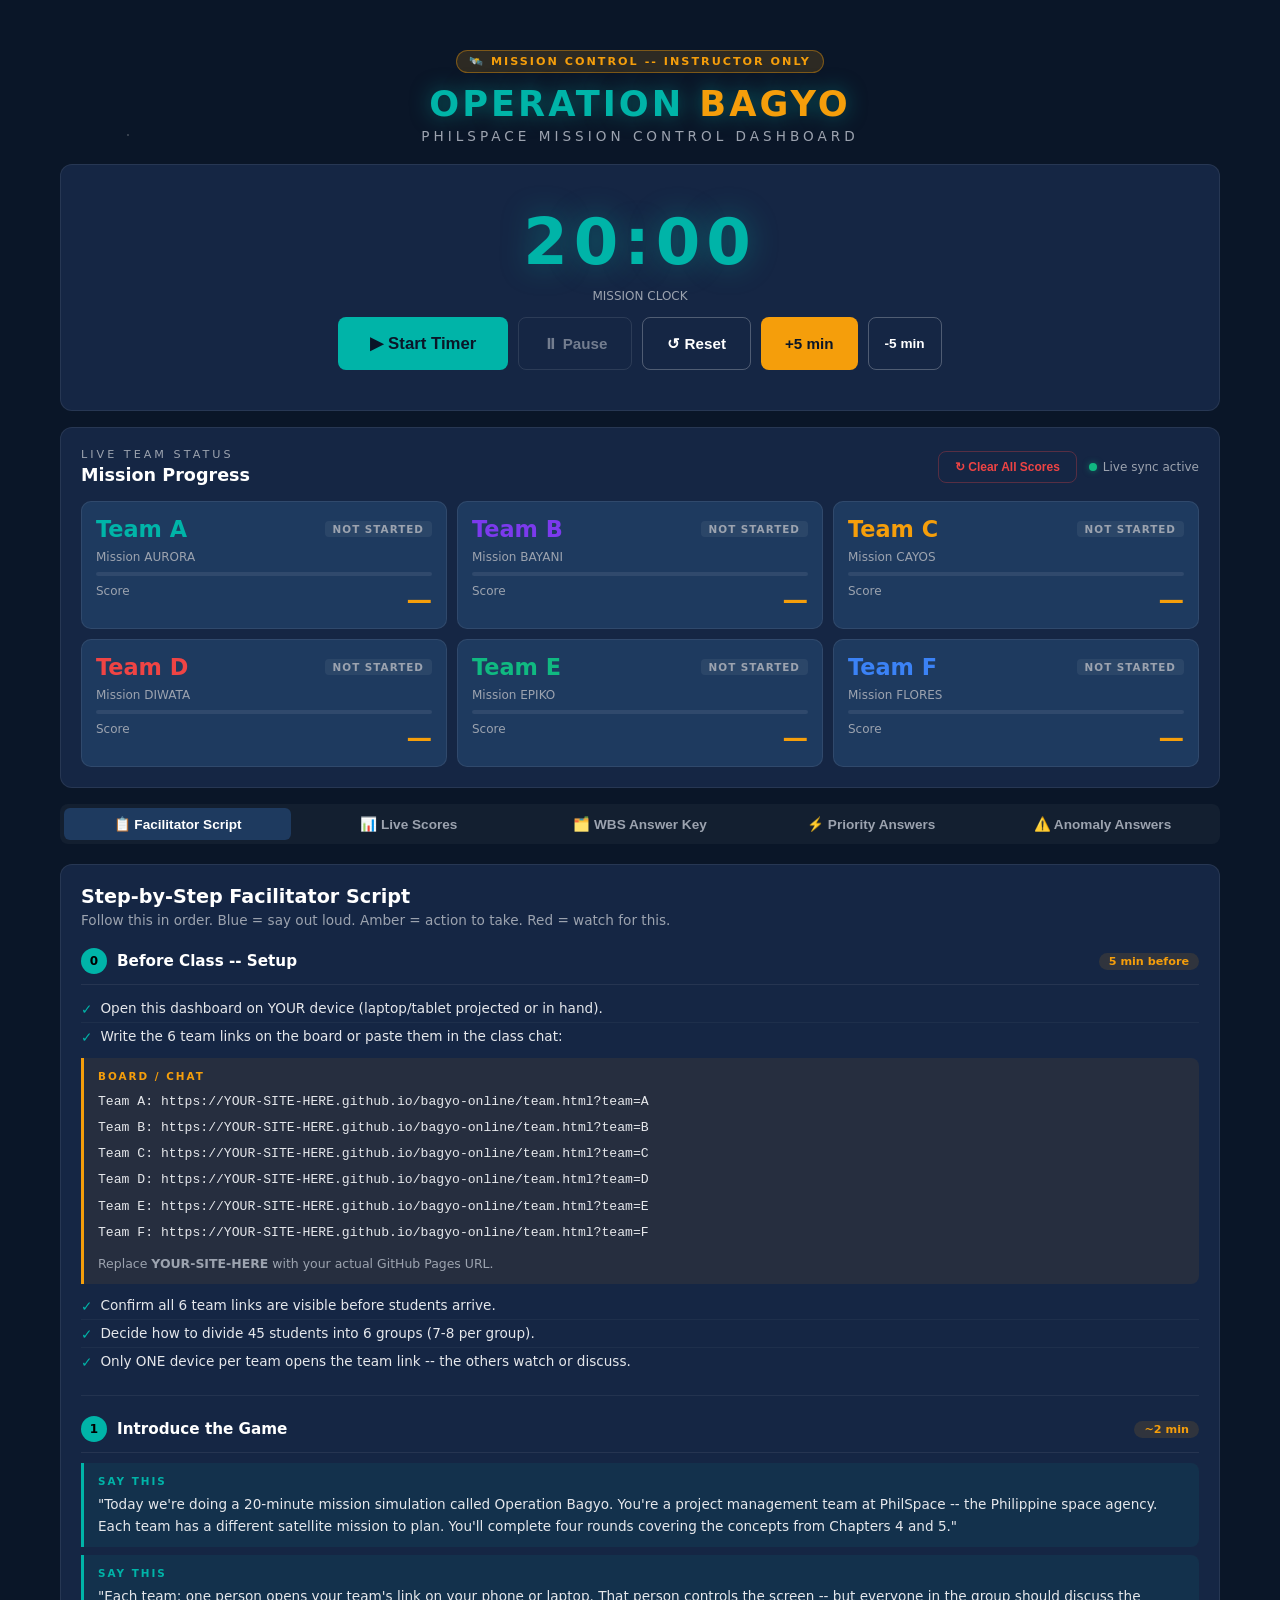
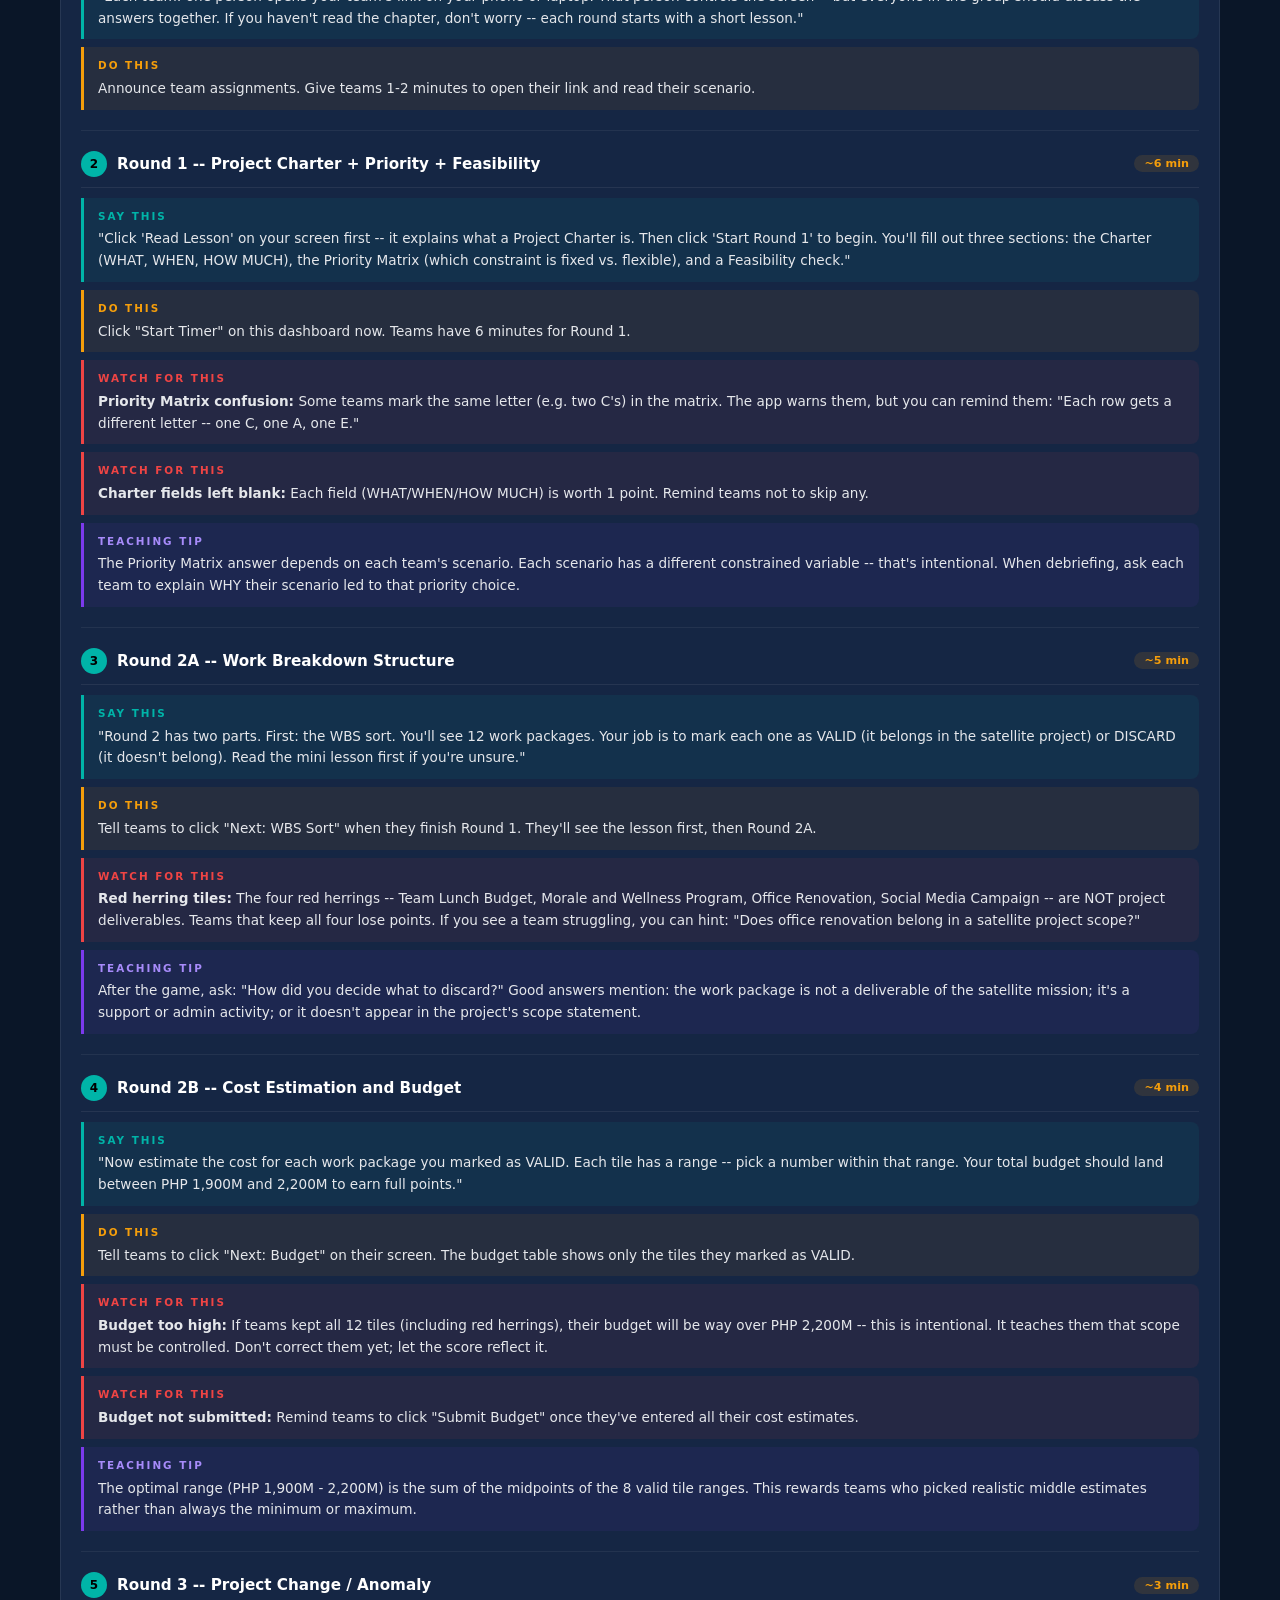
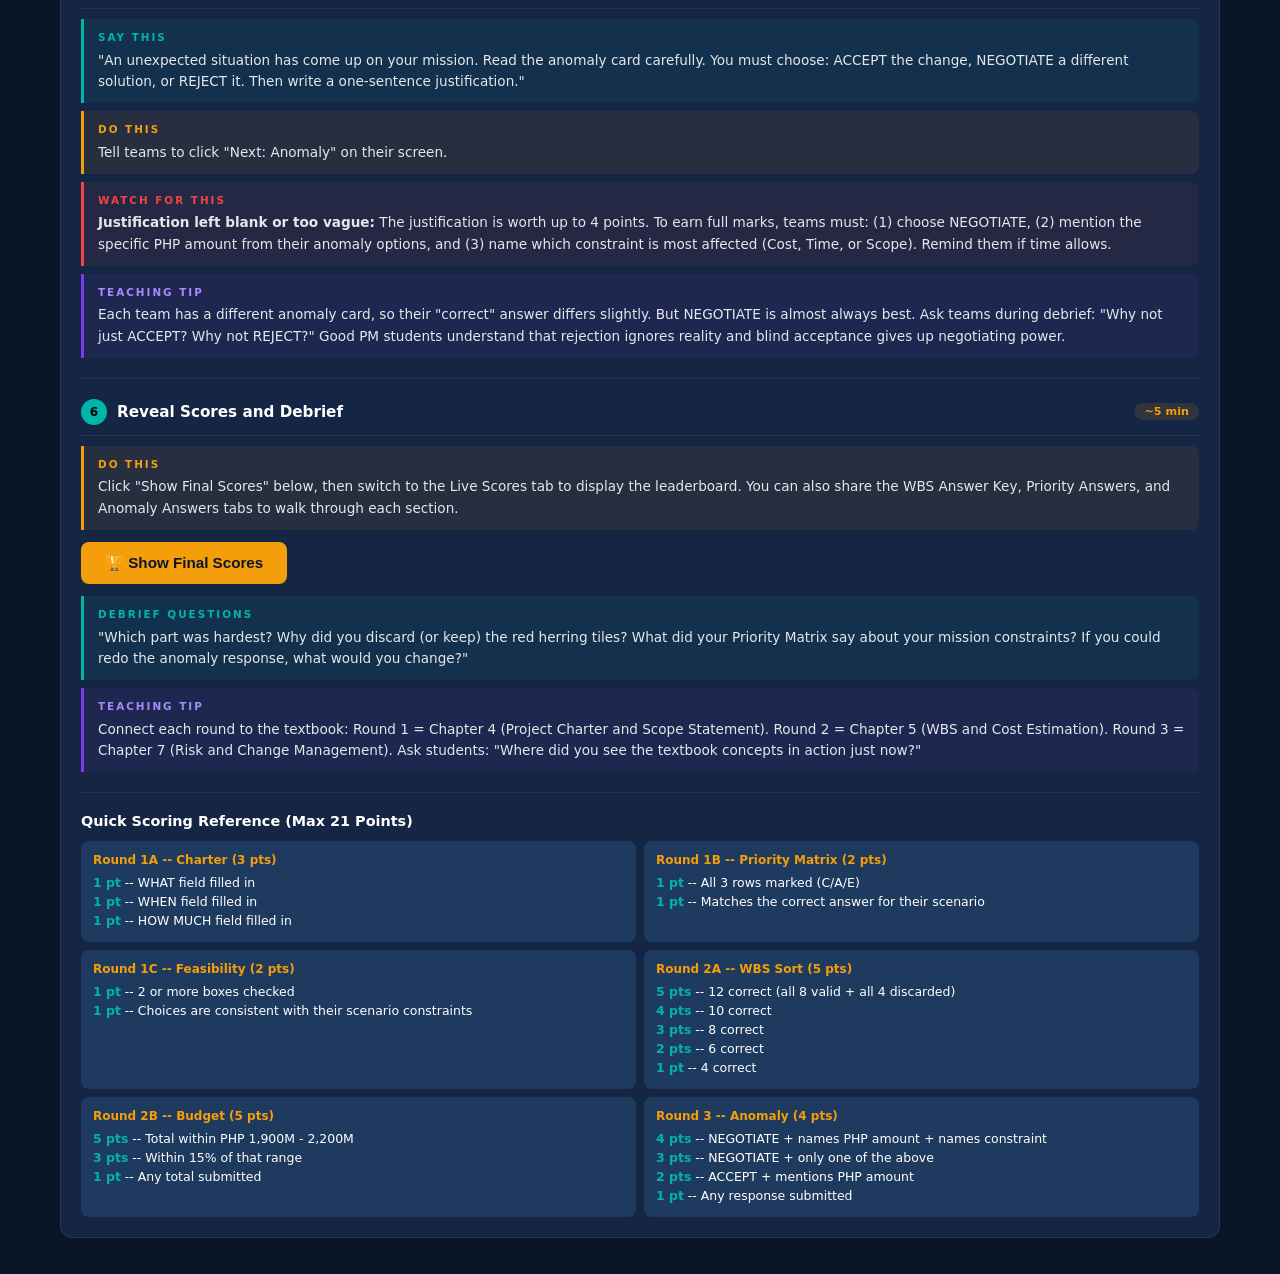
==== commit 71583fd0: "Add files via upload" ====
--- a/instructor.html
+++ b/instructor.html
@@ -323,9 +323,12 @@
         <div style="font-size:0.7rem;color:var(--gray-400);letter-spacing:3px;text-transform:uppercase;margin-bottom:4px;">Live Team Status</div>
         <div style="font-size:1.1rem;font-weight:700;">Mission Progress</div>
       </div>
-      <div class="sync-status">
-        <div class="sync-dot connected"></div>
-        <span>Live sync active</span>
+      <div style="display:flex;align-items:center;gap:12px;">
+        <button class="btn btn-outline btn-sm" onclick="clearAllTeamStates()" style="font-size:0.75rem;color:var(--red);border-color:rgba(239,68,68,0.3);">&#8635; Clear All Scores</button>
+        <div class="sync-status">
+          <div class="sync-dot connected"></div>
+          <span>Live sync active</span>
+        </div>
       </div>
     </div>
     <div class="team-status-grid" id="teamGrid"></div>
@@ -917,15 +920,29 @@
 
 function handleTeamUpdate(msg) {
   if (msg.type === 'team-update') {
-    teamStateMap[msg.team] = {
-      event: msg.event,
-      progress: msg.event === 'submitted' ? 'submitted' : msg.data,
-      scores: msg.scores || {},
-      timestamp: msg.timestamp
-    };
+    if (msg.event === 'reset') {
+      // Team cleared their own progress
+      teamStateMap[msg.team] = { event: 'reset', progress: 'not-started', scores: {}, timestamp: msg.timestamp };
+    } else {
+      teamStateMap[msg.team] = {
+        event: msg.event,
+        progress: msg.event === 'submitted' ? 'submitted' : msg.data,
+        scores: msg.scores || {},
+        timestamp: msg.timestamp
+      };
+    }
     refreshTeamCard(msg.team);
-    if (msg.event === 'submitted') refreshScores();
+    if (msg.event === 'submitted' || msg.event === 'reset') refreshScores();
   }
+}
+
+function clearAllTeamStates() {
+  if (!confirm('Clear all team scores from this dashboard? This does not delete what teams have entered -- it only clears the scores shown here until teams resync.')) return;
+  TEAMS.forEach(team => {
+    teamStateMap[team] = { event: 'reset', progress: 'not-started', scores: {}, timestamp: Date.now() };
+    refreshTeamCard(team);
+  });
+  refreshScores();
 }
 
 function broadcastControl(event, message) {
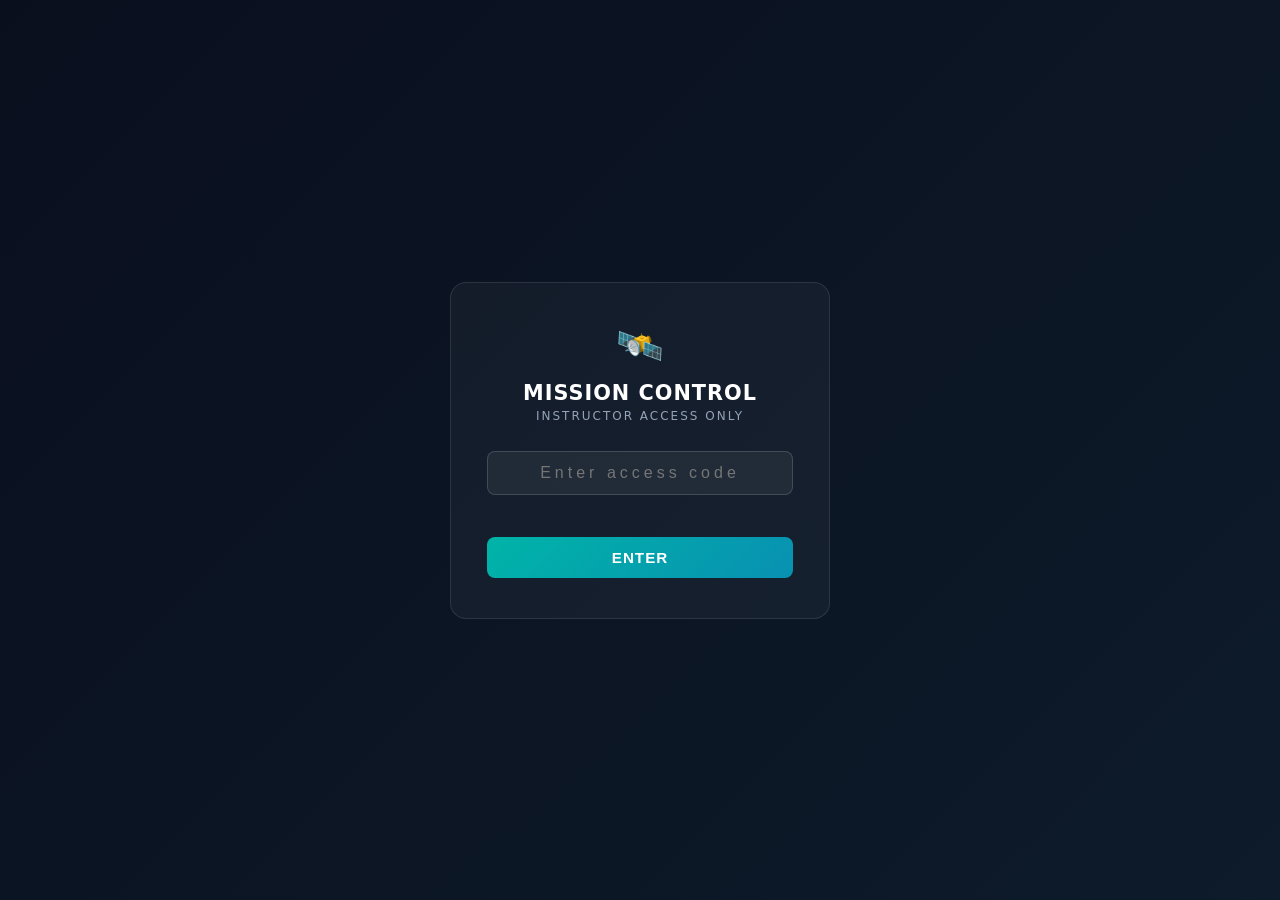
==== commit bcd1b83b: "Add files via upload" ====
--- a/instructor.html
+++ b/instructor.html
@@ -293,6 +293,44 @@
 </head>
 <body>
 
+<!-- PASSWORD GATE -->
+<div id="passwordGate" style="
+  position:fixed;inset:0;z-index:9999;
+  background:linear-gradient(135deg,#0a0f1e 0%,#0d1b2a 100%);
+  display:flex;align-items:center;justify-content:center;
+">
+  <div style="
+    background:rgba(255,255,255,0.04);
+    border:1px solid rgba(255,255,255,0.1);
+    border-radius:16px;padding:40px 36px;
+    max-width:380px;width:90%;text-align:center;
+  ">
+    <div style="font-size:2.4rem;margin-bottom:12px;">🛰️</div>
+    <div style="font-size:1.3rem;font-weight:900;color:#fff;letter-spacing:1px;margin-bottom:4px;">MISSION CONTROL</div>
+    <div style="font-size:0.75rem;color:#94a3b8;letter-spacing:2px;margin-bottom:28px;">INSTRUCTOR ACCESS ONLY</div>
+    <input id="gateInput" type="password" placeholder="Enter access code"
+      style="
+        width:100%;box-sizing:border-box;
+        background:rgba(255,255,255,0.06);
+        border:1px solid rgba(255,255,255,0.15);
+        border-radius:8px;padding:12px 16px;
+        color:#fff;font-size:1rem;outline:none;
+        margin-bottom:12px;text-align:center;letter-spacing:4px;
+      "
+      onkeydown="if(event.key==='Enter')checkPassword()"
+    />
+    <div id="gateError" style="color:#f87171;font-size:0.8rem;min-height:20px;margin-bottom:10px;"></div>
+    <button onclick="checkPassword()" style="
+      width:100%;padding:12px;
+      background:linear-gradient(135deg,#00b4a8,#0891b2);
+      border:none;border-radius:8px;
+      color:#fff;font-size:0.95rem;font-weight:700;
+      cursor:pointer;letter-spacing:1px;
+    ">ENTER</button>
+  </div>
+</div>
+
+<div id="dashboardContent" style="display:none;">
 <div class="container-wide">
   <!-- Header -->
   <div class="site-header">
@@ -666,17 +704,40 @@
   else if (timerSeconds <= 300) el.classList.add('warning');
 }
 
+let timerEndMs = null; // absolute end time for team sync
+
+function broadcastTimer(action) {
+  if (!channel) return;
+  try {
+    channel.postMessage({
+      type: 'timer-update',
+      action,
+      endMs: timerEndMs,
+      totalMs: 20 * 60 * 1000,
+      timestamp: Date.now()
+    });
+  } catch(e) {}
+}
+
 function startTimer() {
   if (timerRunning) return;
   timerRunning = true;
+  timerEndMs = Date.now() + timerSeconds * 1000;
   document.getElementById('btnStart').disabled = true;
   document.getElementById('btnPause').disabled = false;
+  broadcastTimer('start');
   timerInterval = setInterval(() => {
     if (timerSeconds > 0) {
       timerSeconds--;
       updateTimerDisplay();
       if (timerSeconds === 300) broadcastControl('warning', '5 minutes remaining!');
-      if (timerSeconds === 0) { clearInterval(timerInterval); timerRunning = false; broadcastControl('times-up', 'Time is up!'); }
+      if (timerSeconds === 0) {
+        clearInterval(timerInterval);
+        timerRunning = false;
+        timerEndMs = null;
+        broadcastTimer('stop');
+        broadcastControl('times-up', 'Time is up!');
+      }
     }
   }, 1000);
 }
@@ -684,18 +745,25 @@
 function pauseTimer() {
   clearInterval(timerInterval);
   timerRunning = false;
+  timerEndMs = null;
   document.getElementById('btnStart').disabled = false;
   document.getElementById('btnPause').disabled = true;
+  broadcastTimer('stop');
 }
 
 function resetTimer() {
   pauseTimer();
   timerSeconds = 20 * 60;
   updateTimerDisplay();
+  broadcastTimer('reset');
 }
 
 function addTime(mins) {
   timerSeconds = Math.max(0, timerSeconds + mins * 60);
+  if (timerRunning) {
+    timerEndMs = Date.now() + timerSeconds * 1000;
+    broadcastTimer('start'); // resync teams with new end time
+  }
   updateTimerDisplay();
 }
 
@@ -712,7 +780,7 @@
 
   TEAMS.forEach(team => {
     const state = teamStateMap[team] || {};
-    const score = state.scores ? Object.values(state.scores).reduce((a,b)=>typeof b==='number'?a+b:a, 0) : '—';
+    const score = state.scores ? (typeof state.scores.total === 'number' ? state.scores.total : ['charter','priority','feasibility','wbs','budget','anomaly'].reduce((a,k)=>a+(state.scores[k]||0),0)) : '—';
     const progress = state.progress || 'not-started';
     const progressLabel = {
       'intro':'Ready', '1':'Round 1', '2a':'Round 2A',
@@ -748,7 +816,7 @@
   const card = document.getElementById(`tc-${team}`);
   if (!card) { buildTeamGrid(); return; }
   const state = teamStateMap[team] || {};
-  const score = state.scores ? Object.values(state.scores).reduce((a,b)=>typeof b==='number'?a+b:a, 0) : '—';
+  const score = state.scores ? (typeof state.scores.total === 'number' ? state.scores.total : ['charter','priority','feasibility','wbs','budget','anomaly'].reduce((a,k)=>a+(state.scores[k]||0),0)) : '—';
   const progress = state.progress || 'not-started';
   const progressLabel = { 'intro':'Ready','1':'Round 1','2a':'Round 2A','2b':'Round 2B','3':'Round 3','submitted':'Done' }[progress] || 'Not started';
   const badgeClass = progress === 'submitted' ? 'round-done' : progress && progress !== 'not-started' ? 'round-active' : 'round-waiting';
@@ -768,7 +836,9 @@
   const entries = TEAMS.map(team => {
     const state = teamStateMap[team] || {};
     const scores = state.scores || {};
-    const total = Object.values(scores).reduce((a,b)=>typeof b==='number'?a+b:a, 0);
+    const total = typeof scores.total === 'number'
+      ? scores.total
+      : ['charter','priority','feasibility','wbs','budget','anomaly'].reduce((a,k)=>a+(scores[k]||0),0);
     return { team, total };
   }).sort((a,b) => b.total - a.total);
 
@@ -953,7 +1023,26 @@
 }
 
 // ==================== INIT ====================
-window.addEventListener('DOMContentLoaded', () => {
+// ==================== PASSWORD GATE ====================
+const INSTRUCTOR_CODE = 'projbgy2026';
+
+function checkPassword() {
+  const input = document.getElementById('gateInput').value.trim();
+  if (input === INSTRUCTOR_CODE) {
+    document.getElementById('passwordGate').style.display = 'none';
+    document.getElementById('dashboardContent').style.display = 'block';
+    sessionStorage.setItem('bagyo-instructor-auth', '1');
+    initDashboard();
+  } else {
+    const err = document.getElementById('gateError');
+    err.textContent = 'Incorrect code. Try again.';
+    document.getElementById('gateInput').value = '';
+    document.getElementById('gateInput').focus();
+    setTimeout(() => { err.textContent = ''; }, 3000);
+  }
+}
+
+function initDashboard() {
   buildTeamGrid();
   buildWBSAnswerKey();
   buildPriorityAnswers();
@@ -962,7 +1051,19 @@
   refreshScores();
   initSync();
   updateTimerDisplay();
+}
+
+window.addEventListener('DOMContentLoaded', () => {
+  // Skip gate if already authenticated this browser session
+  if (sessionStorage.getItem('bagyo-instructor-auth') === '1') {
+    document.getElementById('passwordGate').style.display = 'none';
+    document.getElementById('dashboardContent').style.display = 'block';
+    initDashboard();
+  } else {
+    setTimeout(() => document.getElementById('gateInput').focus(), 100);
+  }
 });
 </script>
+</div><!-- end dashboardContent -->
 </body>
 </html>
